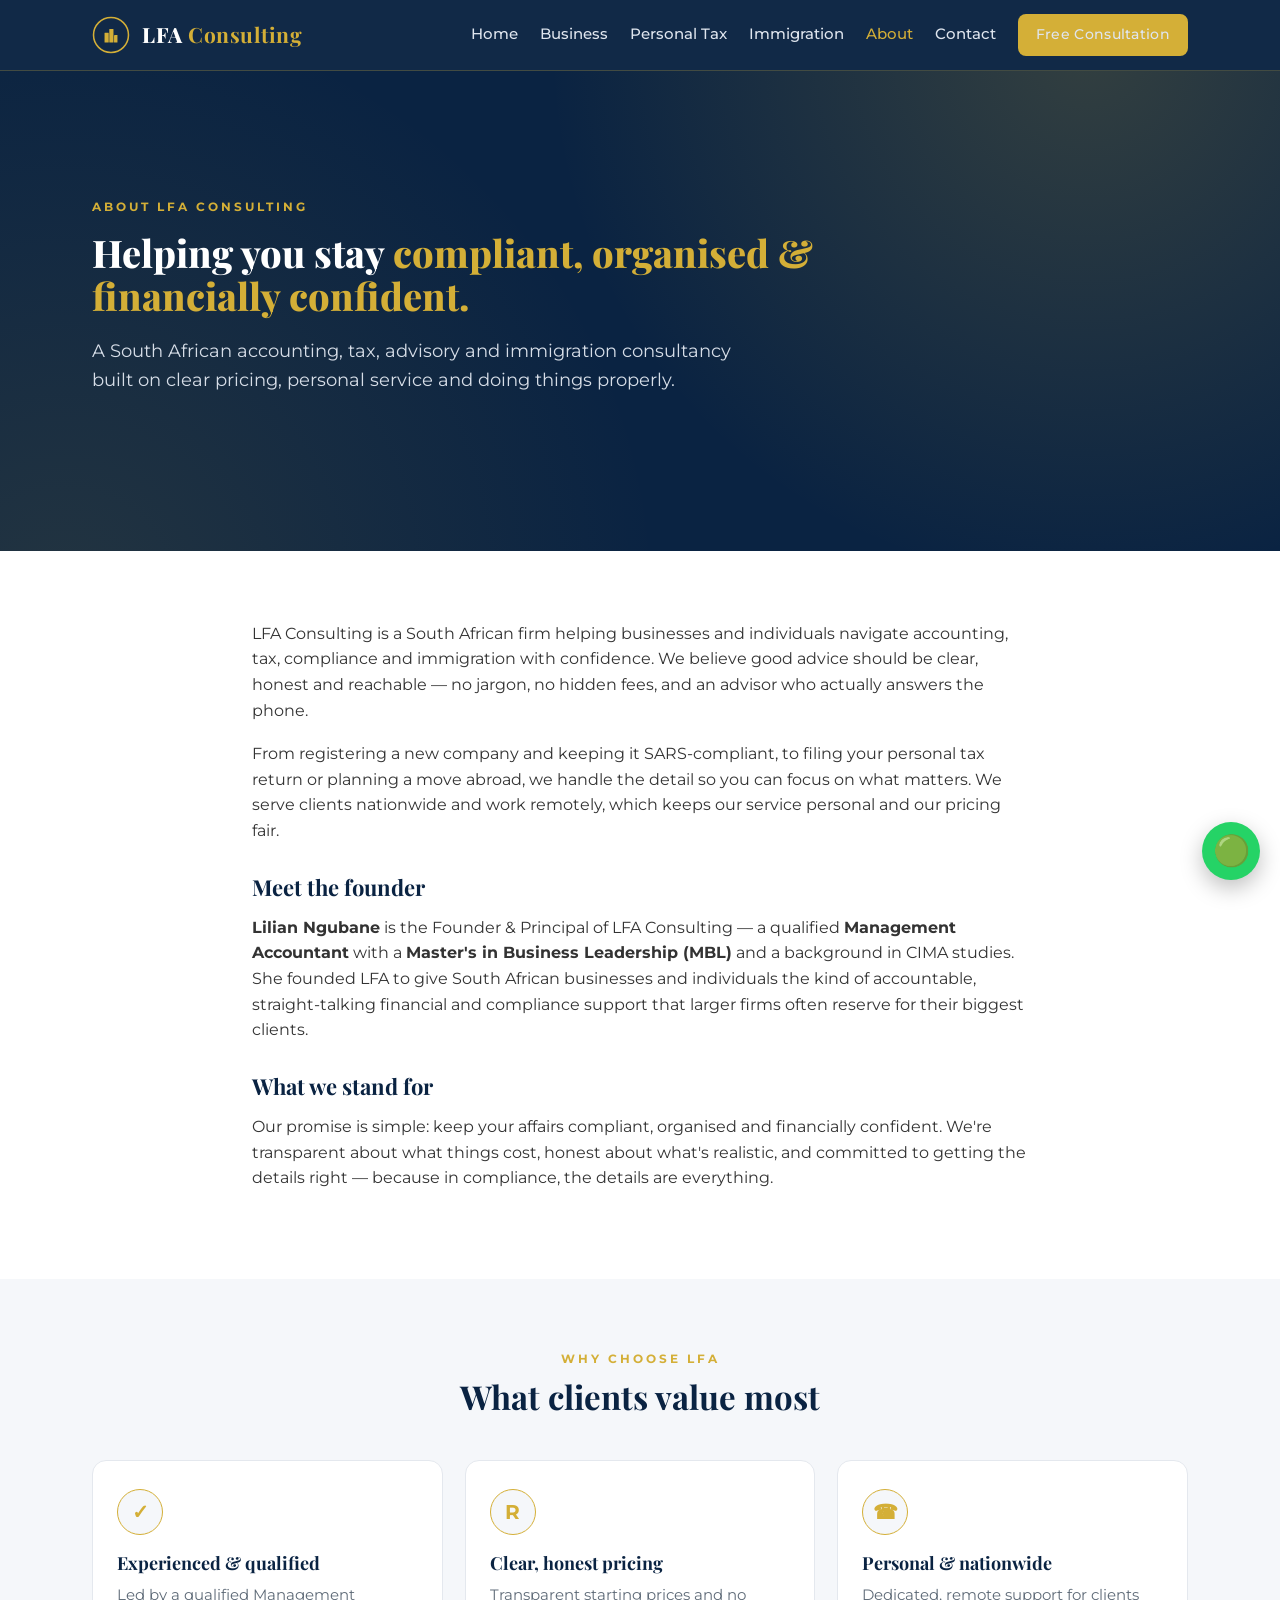
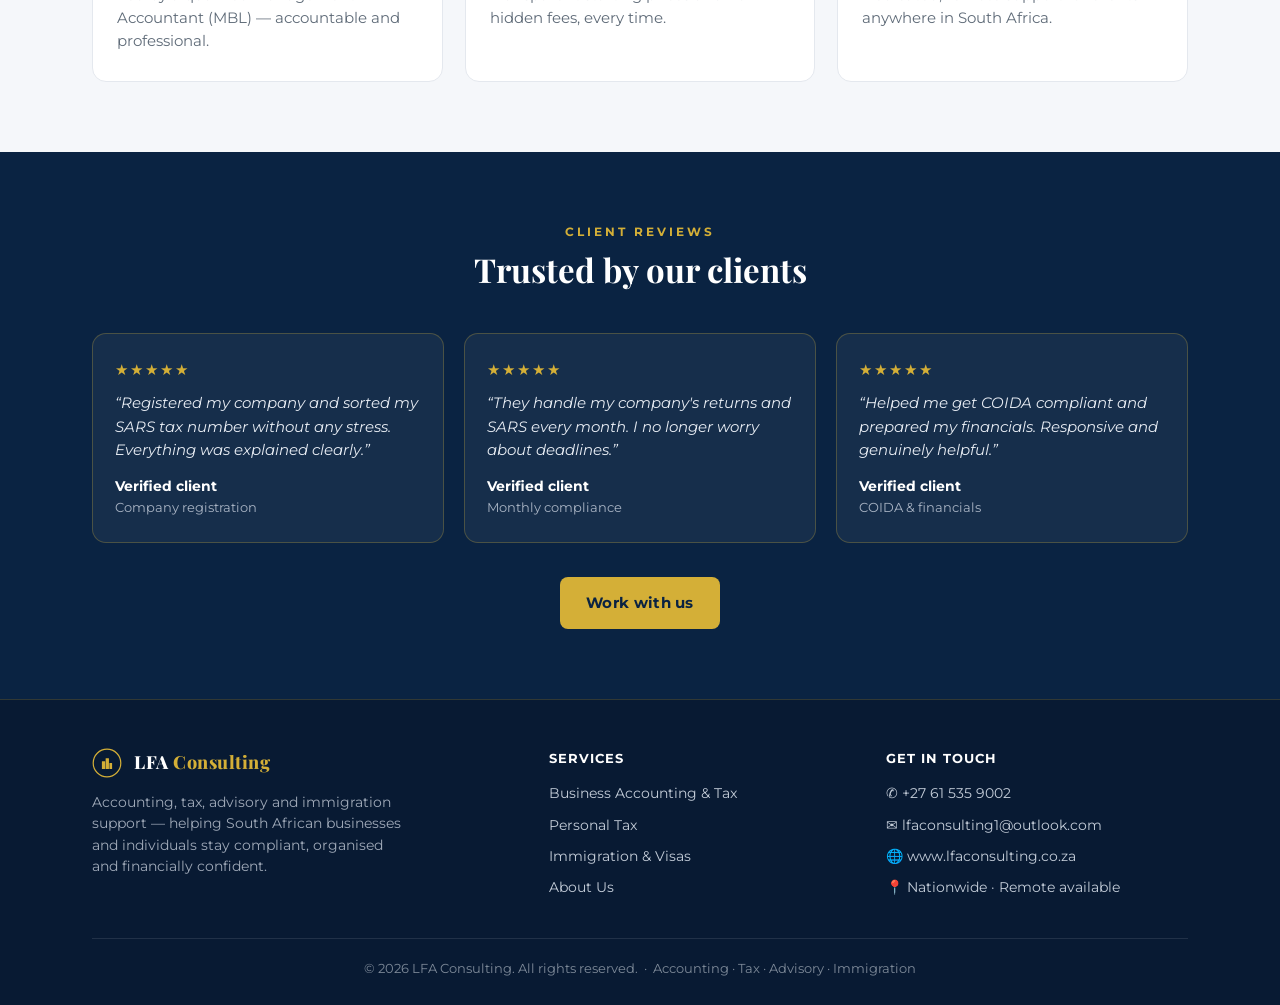
==== about.html @ 8e20693e "Full multi-page website: Home, Business, Personal Tax, Immigration, About, Contact Co-Authored-By: C" ====
<!DOCTYPE html>
<html lang="en">
<head>
<meta charset="UTF-8">
<meta name="viewport" content="width=device-width, initial-scale=1.0">
<title>About Us — LFA Consulting</title>
<meta name="description" content="LFA Consulting is a South African accounting, tax, advisory and immigration consultancy founded by Lilian Ngubane — a qualified Management Accountant (MBL). Compliant, organised, financially confident.">
<link rel="preconnect" href="https://fonts.googleapis.com">
<link rel="preconnect" href="https://fonts.gstatic.com" crossorigin>
<link href="https://fonts.googleapis.com/css2?family=Playfair+Display:wght@600;700;800&family=Montserrat:wght@400;500;600;700&display=swap" rel="stylesheet">
<link rel="stylesheet" href="styles.css">
</head>
<body>
<header class="nav"><div class="wrap">
  <a class="logo" href="index.html"><svg width="38" height="38" viewBox="0 0 100 100" fill="none"><circle cx="50" cy="50" r="46" stroke="#D4AF37" stroke-width="4"/><g fill="#D4AF37"><rect x="33" y="44" width="11" height="26" rx="1"/><rect x="45.5" y="34" width="11" height="36" rx="1"/><rect x="58" y="50" width="9" height="20" rx="1"/></g></svg><span class="nm">LFA <b>Consulting</b></span></a>
  <nav class="navlinks" id="menu">
    <a href="index.html">Home</a><a href="business.html">Business</a><a href="personal-tax.html">Personal Tax</a><a href="immigration.html">Immigration</a><a href="about.html" class="active">About</a><a href="contact.html">Contact</a><a href="contact.html" class="btn">Free Consultation</a>
  </nav>
  <button class="burger" onclick="document.getElementById('menu').classList.toggle('open')">☰</button>
</div></header>

<section class="hero sm">
  <div class="wrap">
    <div class="eyebrow">About LFA Consulting</div>
    <h1>Helping you stay <span>compliant, organised &amp; financially confident.</span></h1>
    <p class="lead">A South African accounting, tax, advisory and immigration consultancy built on clear pricing, personal service and doing things properly.</p>
  </div>
</section>

<section>
  <div class="wrap prose">
    <p>LFA Consulting is a South African firm helping businesses and individuals navigate accounting, tax, compliance and immigration with confidence. We believe good advice should be clear, honest and reachable — no jargon, no hidden fees, and an advisor who actually answers the phone.</p>
    <p>From registering a new company and keeping it SARS-compliant, to filing your personal tax return or planning a move abroad, we handle the detail so you can focus on what matters. We serve clients nationwide and work remotely, which keeps our service personal and our pricing fair.</p>

    <h3>Meet the founder</h3>
    <p><b>Lilian Ngubane</b> is the Founder &amp; Principal of LFA Consulting — a qualified <b>Management Accountant</b> with a <b>Master's in Business Leadership (MBL)</b> and a background in CIMA studies. She founded LFA to give South African businesses and individuals the kind of accountable, straight-talking financial and compliance support that larger firms often reserve for their biggest clients.</p>

    <h3>What we stand for</h3>
    <p>Our promise is simple: keep your affairs compliant, organised and financially confident. We're transparent about what things cost, honest about what's realistic, and committed to getting the details right — because in compliance, the details are everything.</p>
  </div>
</section>

<section class="alt">
  <div class="wrap">
    <div class="sec-head"><div class="eyebrow">Why choose LFA</div><h2>What clients value most</h2></div>
    <div class="why-grid">
      <div class="why-c"><div class="b">✓</div><h3>Experienced &amp; qualified</h3><p>Led by a qualified Management Accountant (MBL) — accountable and professional.</p></div>
      <div class="why-c"><div class="b">R</div><h3>Clear, honest pricing</h3><p>Transparent starting prices and no hidden fees, every time.</p></div>
      <div class="why-c"><div class="b">☎</div><h3>Personal &amp; nationwide</h3><p>Dedicated, remote support for clients anywhere in South Africa.</p></div>
    </div>
  </div>
</section>

<section class="navy">
  <div class="wrap">
    <div class="sec-head"><div class="eyebrow">Client reviews</div><h2>Trusted by our clients</h2></div>
    <div class="revgrid">
      <div class="revcard"><div class="stars">★★★★★</div><p>“Registered my company and sorted my SARS tax number without any stress. Everything was explained clearly.”</p><div class="who"><b>Verified client</b><span>Company registration</span></div></div>
      <div class="revcard"><div class="stars">★★★★★</div><p>“They handle my company's returns and SARS every month. I no longer worry about deadlines.”</p><div class="who"><b>Verified client</b><span>Monthly compliance</span></div></div>
      <div class="revcard"><div class="stars">★★★★★</div><p>“Helped me get COIDA compliant and prepared my financials. Responsive and genuinely helpful.”</p><div class="who"><b>Verified client</b><span>COIDA &amp; financials</span></div></div>
    </div>
    <div class="center" style="margin-top:34px"><a href="contact.html" class="btn">Work with us</a></div>
  </div>
</section>

<footer><div class="wrap">
  <div class="fgrid">
    <div class="fabout"><a class="logo" href="index.html"><svg width="30" height="30" viewBox="0 0 100 100" fill="none"><circle cx="50" cy="50" r="46" stroke="#D4AF37" stroke-width="4"/><g fill="#D4AF37"><rect x="33" y="44" width="11" height="26" rx="1"/><rect x="45.5" y="34" width="11" height="36" rx="1"/><rect x="58" y="50" width="9" height="20" rx="1"/></g></svg><span class="nm" style="font-family:'Playfair Display',serif;font-weight:800;font-size:18px;color:#fff;">LFA <span class="gold">Consulting</span></span></a><p>Accounting, tax, advisory and immigration support — helping South African businesses and individuals stay compliant, organised and financially confident.</p></div>
    <div><h4>Services</h4><a href="business.html">Business Accounting &amp; Tax</a><a href="personal-tax.html">Personal Tax</a><a href="immigration.html">Immigration &amp; Visas</a><a href="about.html">About Us</a></div>
    <div><h4>Get in touch</h4><a href="tel:+27615359002">✆ +27 61 535 9002</a><a href="mailto:lfaconsulting1@outlook.com">✉ lfaconsulting1@outlook.com</a><a href="https://www.lfaconsulting.co.za">🌐 www.lfaconsulting.co.za</a><a href="contact.html">📍 Nationwide · Remote available</a></div>
  </div>
  <div class="fbottom">© <span id="yr"></span> LFA Consulting. All rights reserved. &nbsp;·&nbsp; Accounting · Tax · Advisory · Immigration</div>
</div></footer>
<a class="wa" href="https://wa.me/27615359002?text=Hi%20LFA%20Consulting%2C%20I%27d%20like%20a%20free%20consultation." title="Chat on WhatsApp">🟢</a>
<script>document.getElementById('yr').textContent=new Date().getFullYear();</script>
</body>
</html>
---- styles.css ----
/* ===== LFA Consulting — shared styles ===== */
:root{
  --navy:#0A2342; --navy-2:#081a33; --gold:#D4AF37; --gold-soft:#E6CC74;
  --ink:#333333; --muted:#5f6b78; --line:#e4e8ee; --cream:#f5f7fa; --bg:#ffffff;
}
*{margin:0;padding:0;box-sizing:border-box;}
html{scroll-behavior:smooth;}
body{font-family:'Montserrat',Arial,sans-serif;color:var(--ink);background:var(--bg);line-height:1.6;-webkit-font-smoothing:antialiased;}
h1,h2,h3,h4,.serif{font-family:'Playfair Display',Georgia,serif;}
a{color:inherit;text-decoration:none;}
img{max-width:100%;}
.wrap{max-width:1140px;margin:0 auto;padding:0 22px;}
.gold{color:var(--gold);}
.center{text-align:center;}
.btn{display:inline-block;background:var(--gold);color:var(--navy);font-weight:700;padding:14px 26px;border-radius:8px;letter-spacing:.3px;transition:.2s;border:none;cursor:pointer;font-size:15px;font-family:inherit;}
.btn:hover{background:var(--gold-soft);transform:translateY(-1px);}
.btn-ghost{background:transparent;border:1.6px solid var(--gold);color:var(--gold);}
.btn-ghost:hover{background:var(--gold);color:var(--navy);}
.btn-navy{background:var(--navy);color:#fff;}
.btn-navy:hover{background:var(--navy-2);color:#fff;}
.eyebrow{font-size:12px;letter-spacing:3px;text-transform:uppercase;color:var(--gold);font-weight:700;}

/* NAV */
header.nav{position:sticky;top:0;z-index:50;background:rgba(10,35,66,.97);backdrop-filter:blur(6px);border-bottom:1px solid rgba(212,175,55,.25);}
.nav .wrap{display:flex;align-items:center;justify-content:space-between;height:70px;}
.logo{display:flex;align-items:center;gap:12px;color:#fff;}
.logo .nm{font-family:'Playfair Display',serif;font-weight:800;font-size:21px;letter-spacing:.5px;}
.logo .nm b{color:var(--gold);}
.navlinks{display:flex;gap:22px;align-items:center;}
.navlinks a{color:#dfe5ee;font-size:14.5px;font-weight:500;}
.navlinks a:hover,.navlinks a.active{color:var(--gold);}
.navlinks .btn{padding:10px 18px;font-size:13.5px;}
.burger{display:none;background:none;border:none;color:#fff;font-size:26px;cursor:pointer;}

/* HERO */
.hero{background:var(--navy);color:#fff;position:relative;overflow:hidden;
  background-image:radial-gradient(circle at 85% -5%, rgba(212,175,55,.20), transparent 45%),
                   radial-gradient(circle at 5% 110%, rgba(212,175,55,.12), transparent 45%);}
.hero .wrap{padding:76px 22px 80px;position:relative;z-index:2;}
.hero.sm .wrap{padding:56px 22px 56px;}
.hero h1{font-size:44px;line-height:1.12;font-weight:800;max-width:800px;margin:16px 0 0;}
.hero.sm h1{font-size:38px;}
.hero h1 span{color:var(--gold);}
.hero p.lead{font-size:18px;color:#d7dee8;max-width:640px;margin:20px 0 30px;}
.hero .cta-row{display:flex;gap:14px;flex-wrap:wrap;}
.trust{display:flex;gap:30px;flex-wrap:wrap;margin-top:44px;padding-top:28px;border-top:1px solid rgba(255,255,255,.12);}
.trust .t{min-width:110px;}
.trust .t b{font-family:'Playfair Display',serif;font-size:28px;color:var(--gold);display:block;line-height:1;}
.trust .t span{font-size:13px;color:#c4cdd9;}

/* SECTIONS */
section{padding:70px 0;}
section.alt{background:var(--cream);}
section.navy{background:var(--navy);color:#fff;}
.sec-head{text-align:center;max-width:660px;margin:0 auto 44px;}
.sec-head h2{font-size:33px;color:var(--navy);margin:10px 0 12px;line-height:1.15;}
section.navy .sec-head h2{color:#fff;}
.sec-head p{color:var(--muted);font-size:16px;}
section.navy .sec-head p{color:#c4cdd9;}

/* CARDS */
.cards{display:grid;grid-template-columns:repeat(3,1fr);gap:22px;}
.cards.two{grid-template-columns:repeat(2,1fr);}
.card{background:#fff;border:1px solid var(--line);border-radius:14px;padding:28px 26px;transition:.2s;position:relative;}
.card:hover{box-shadow:0 14px 36px rgba(10,35,66,.10);transform:translateY(-3px);border-color:var(--gold-soft);}
.card .ic{font-size:26px;}
.card h3{font-size:20px;color:var(--navy);margin:12px 0 8px;line-height:1.2;}
.card p{color:var(--muted);font-size:14.5px;}
.card .from{margin-top:16px;display:flex;align-items:baseline;gap:8px;flex-wrap:wrap;}
.card .from b{font-family:'Playfair Display',serif;font-size:22px;color:var(--gold);}
.card .from small{font-size:12px;text-transform:uppercase;letter-spacing:.5px;color:var(--muted);}
.card .more{display:inline-block;margin-top:14px;color:var(--gold);font-weight:600;font-size:14px;}

.alsobar{margin-top:26px;background:var(--navy);color:#e3e9f1;border-radius:14px;padding:24px 30px;font-size:15px;text-align:center;}
.alsobar b{color:var(--gold);}

/* WHY */
.why-grid{display:grid;grid-template-columns:repeat(3,1fr);gap:22px;}
.why-c{padding:28px 24px;border-radius:14px;background:#fff;border:1px solid var(--line);}
.why-c .b{width:46px;height:46px;border-radius:50%;background:var(--cream);border:1.6px solid var(--gold);display:flex;align-items:center;justify-content:center;color:var(--gold);font-size:20px;margin-bottom:14px;font-weight:700;}
.why-c h3{font-size:18px;color:var(--navy);margin-bottom:6px;}
.why-c p{color:var(--muted);font-size:14.5px;}

/* TRACK RECORD / STATS */
.rgrid{display:grid;grid-template-columns:repeat(4,1fr);gap:20px;}
.ritem{background:#fff;border:1px solid var(--line);border-radius:14px;padding:26px 22px;text-align:center;}
.ritem .n{font-family:'Playfair Display',serif;font-size:34px;color:var(--gold);line-height:1;}
.ritem .l{font-size:13.5px;color:var(--navy);font-weight:600;margin-top:8px;}
.ritem .d{font-size:12.5px;color:var(--muted);margin-top:4px;}

/* PRICING TABLE */
.ptable{width:100%;border-collapse:collapse;background:#fff;border:1px solid var(--line);border-radius:14px;overflow:hidden;}
.ptable th,.ptable td{text-align:left;padding:14px 20px;border-bottom:1px solid var(--line);font-size:15px;}
.ptable th{background:var(--navy);color:#fff;font-weight:600;font-size:13px;letter-spacing:.4px;text-transform:uppercase;}
.ptable tr:last-child td{border-bottom:none;}
.ptable td.price{text-align:right;font-weight:700;color:var(--gold);white-space:nowrap;font-family:'Playfair Display',serif;font-size:17px;}
.ptable tr:hover td{background:var(--cream);}
.tablewrap{overflow-x:auto;}

/* DESTINATIONS */
.destgrid{display:grid;grid-template-columns:repeat(2,1fr);gap:14px;}
.dest{border:1px solid rgba(255,255,255,.16);border-radius:10px;padding:16px 20px;display:flex;align-items:center;justify-content:space-between;gap:12px;background:rgba(255,255,255,.05);}
.dest .dc b{display:block;font-size:16px;color:#fff;}
.dest .dc span{font-size:12px;color:#a9b4c4;}
.dest .dp{font-family:'Playfair Display',serif;color:var(--gold);font-weight:800;font-size:17px;white-space:nowrap;}
.dest .dp small{display:block;font-size:10px;letter-spacing:.5px;text-transform:uppercase;color:#96a1b1;text-align:right;font-family:'Montserrat';font-weight:600;}

/* REVIEWS */
.revgrid{display:grid;grid-template-columns:repeat(3,1fr);gap:20px;}
.revcard{background:#fff;border:1px solid var(--line);border-radius:14px;padding:24px 22px;}
section.navy .revcard{background:rgba(255,255,255,.05);border-color:rgba(212,175,55,.28);}
.revcard .stars{color:var(--gold);font-size:15px;letter-spacing:2px;margin-bottom:10px;}
.revcard p{font-size:14.5px;font-style:italic;color:var(--ink);}
section.navy .revcard p{color:#e7ecf3;}
.revcard .who{margin-top:14px;font-size:13.5px;}
.revcard .who b{color:var(--navy);}
section.navy .revcard .who b{color:#fff;}
.revcard .who span{color:var(--muted);display:block;font-size:12.5px;}
section.navy .revcard .who span{color:#a9b4c4;}

/* CTA BAND */
.ctaband{background:var(--navy);color:#fff;text-align:center;padding:60px 0;background-image:radial-gradient(circle at 80% 0%, rgba(212,175,55,.20), transparent 50%);}
.ctaband h2{font-size:32px;margin-bottom:12px;}
.ctaband p{color:#c8d1dd;font-size:16px;margin-bottom:26px;}
.ctaband .cta-row{display:flex;gap:14px;justify-content:center;flex-wrap:wrap;}

/* CONTACT / FORMS */
.cgrid{display:grid;grid-template-columns:1fr 1fr;gap:40px;align-items:start;}
.cinfo h2{font-size:30px;color:var(--navy);margin-bottom:14px;}
.cinfo p{color:var(--muted);margin-bottom:22px;font-size:16px;}
.cline{display:flex;align-items:center;gap:14px;margin-bottom:16px;font-size:15.5px;}
.cline .k{width:42px;height:42px;border-radius:10px;background:var(--navy);color:var(--gold);display:flex;align-items:center;justify-content:center;font-size:18px;flex:0 0 auto;}
.cline a:hover{color:var(--gold);}
.form-card{background:#fff;border:1px solid var(--line);border-radius:16px;padding:32px 30px;}
.field{margin-bottom:16px;}
.field label{display:block;font-size:13.5px;font-weight:600;color:var(--navy);margin-bottom:6px;}
.field input,.field textarea,.field select{width:100%;border:1.4px solid var(--line);border-radius:9px;padding:12px 14px;font-family:inherit;font-size:15px;color:var(--ink);background:var(--bg);}
.field input:focus,.field textarea:focus,.field select:focus{outline:none;border-color:var(--gold);}
.field textarea{min-height:120px;resize:vertical;}
.form-note{font-size:12.5px;color:var(--muted);margin-top:12px;text-align:center;}
.ok-msg{display:none;background:#eaf6ed;border:1px solid #b7e0c2;color:#1c6b34;padding:16px;border-radius:10px;text-align:center;font-size:14.5px;margin-top:16px;}
.stars-input{display:flex;gap:6px;font-size:30px;color:#d7d2c4;cursor:pointer;margin:4px 0 16px;}
.stars-input .s.on{color:var(--gold);}

/* prose */
.prose{max-width:820px;margin:0 auto;}
.prose p{color:var(--ink);font-size:16px;margin-bottom:18px;}
.prose h3{color:var(--navy);font-size:22px;margin:26px 0 10px;}
.disclaimer{font-size:12.5px;color:var(--muted);font-style:italic;margin-top:20px;}

/* FOOTER */
footer{background:var(--navy-2);color:#aeb8c6;padding:48px 0 26px;font-size:14px;border-top:1px solid rgba(212,175,55,.2);}
.fgrid{display:grid;grid-template-columns:1.4fr 1fr 1fr;gap:34px;margin-bottom:30px;}
footer .logo{margin-bottom:14px;}
footer h4{color:#fff;font-family:'Montserrat';font-size:13px;letter-spacing:1px;text-transform:uppercase;margin-bottom:14px;}
footer a{color:#c3ccd8;display:block;margin-bottom:9px;}
footer a:hover{color:var(--gold);}
footer .fabout p{color:#9fa9b8;font-size:13.5px;max-width:320px;}
.fbottom{border-top:1px solid rgba(255,255,255,.1);padding-top:20px;text-align:center;font-size:12.5px;color:#7e8a99;}
.fbottom a{display:inline;color:var(--gold-soft);}

/* WHATSAPP FLOAT */
.wa{position:fixed;right:20px;bottom:20px;z-index:60;background:#25D366;color:#fff;width:58px;height:58px;border-radius:50%;display:flex;align-items:center;justify-content:center;font-size:30px;box-shadow:0 8px 22px rgba(0,0,0,.25);transition:.2s;}
.wa:hover{transform:scale(1.08);}

@media(max-width:900px){
  .cards,.cards.two,.why-grid,.revgrid{grid-template-columns:1fr;}
  .rgrid{grid-template-columns:1fr 1fr;}
  .destgrid{grid-template-columns:1fr;}
  .cgrid,.fgrid{grid-template-columns:1fr;}
  .navlinks{display:none;}
  .burger{display:block;}
  .navlinks.open{display:flex;position:absolute;top:70px;left:0;right:0;flex-direction:column;background:var(--navy);padding:18px 22px;gap:15px;border-bottom:1px solid rgba(212,175,55,.25);}
  .hero h1,.hero.sm h1{font-size:32px;}
  .sec-head h2{font-size:27px;}
}
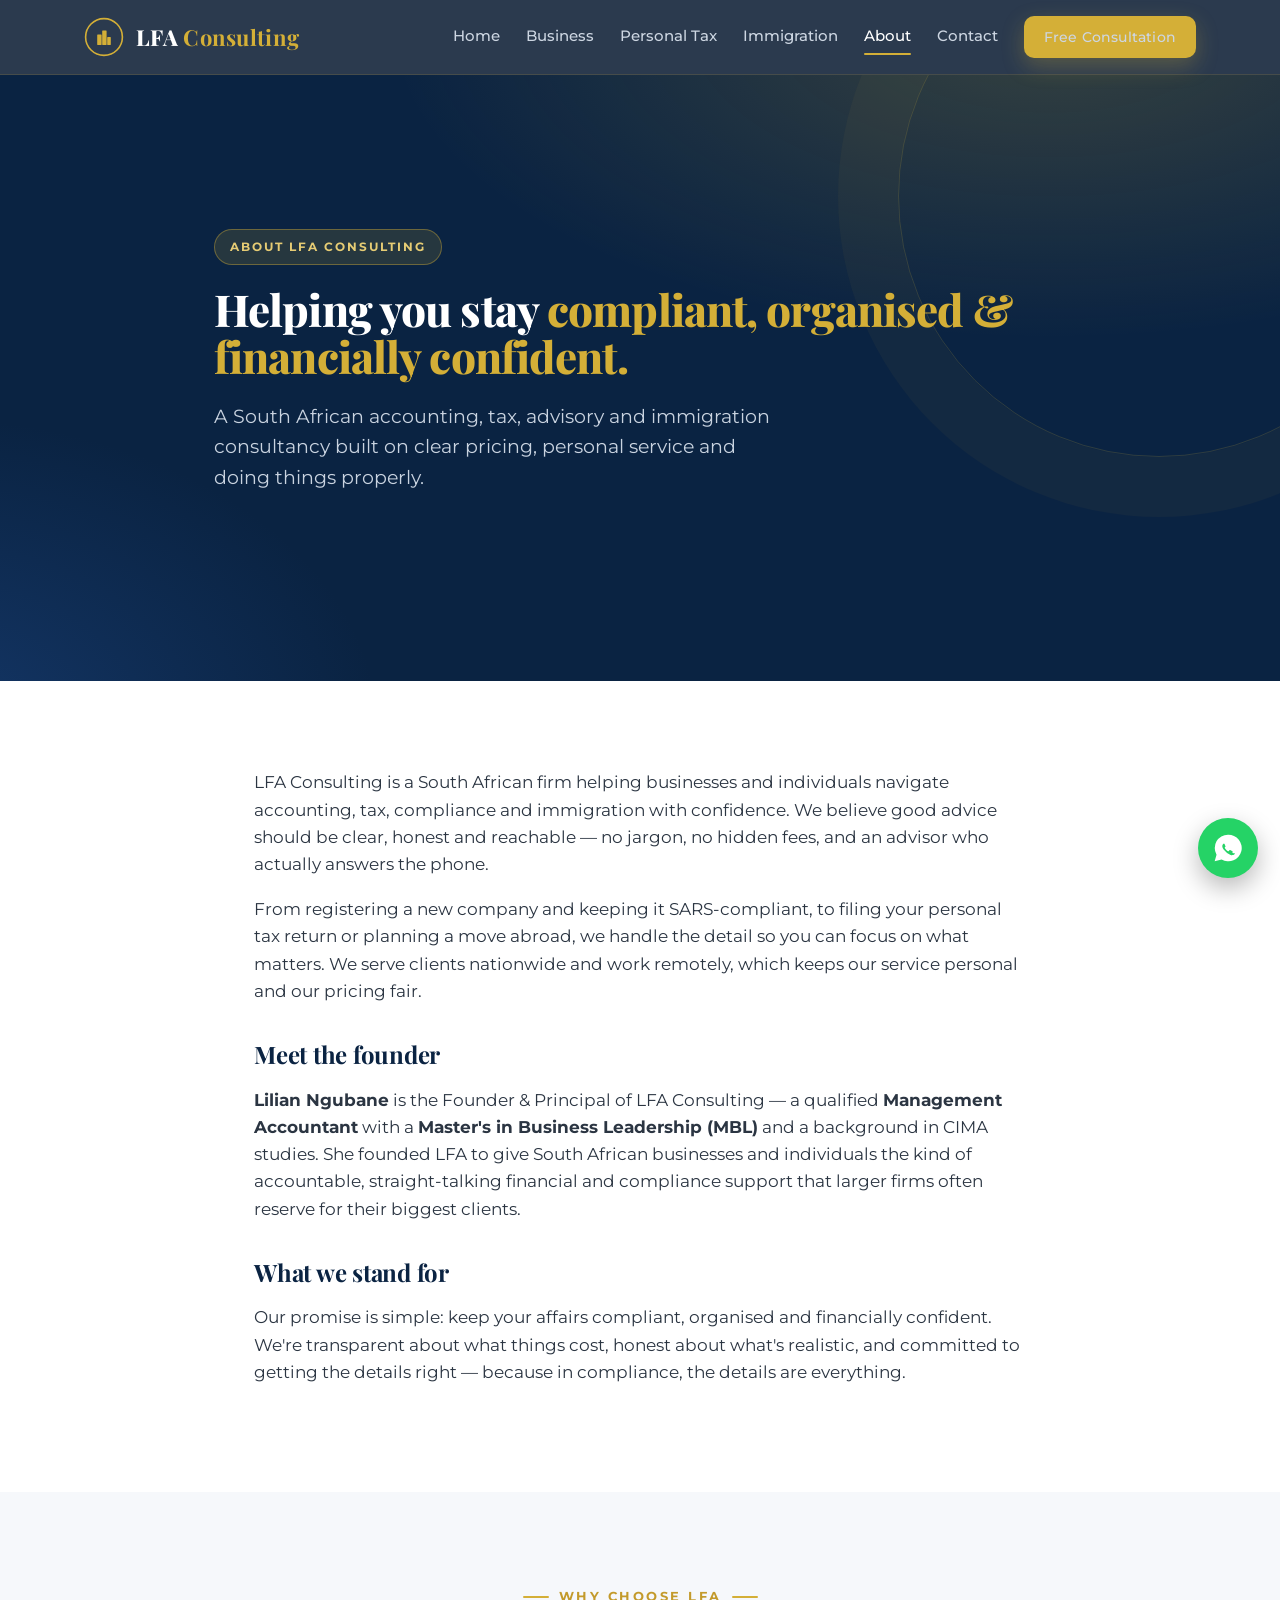
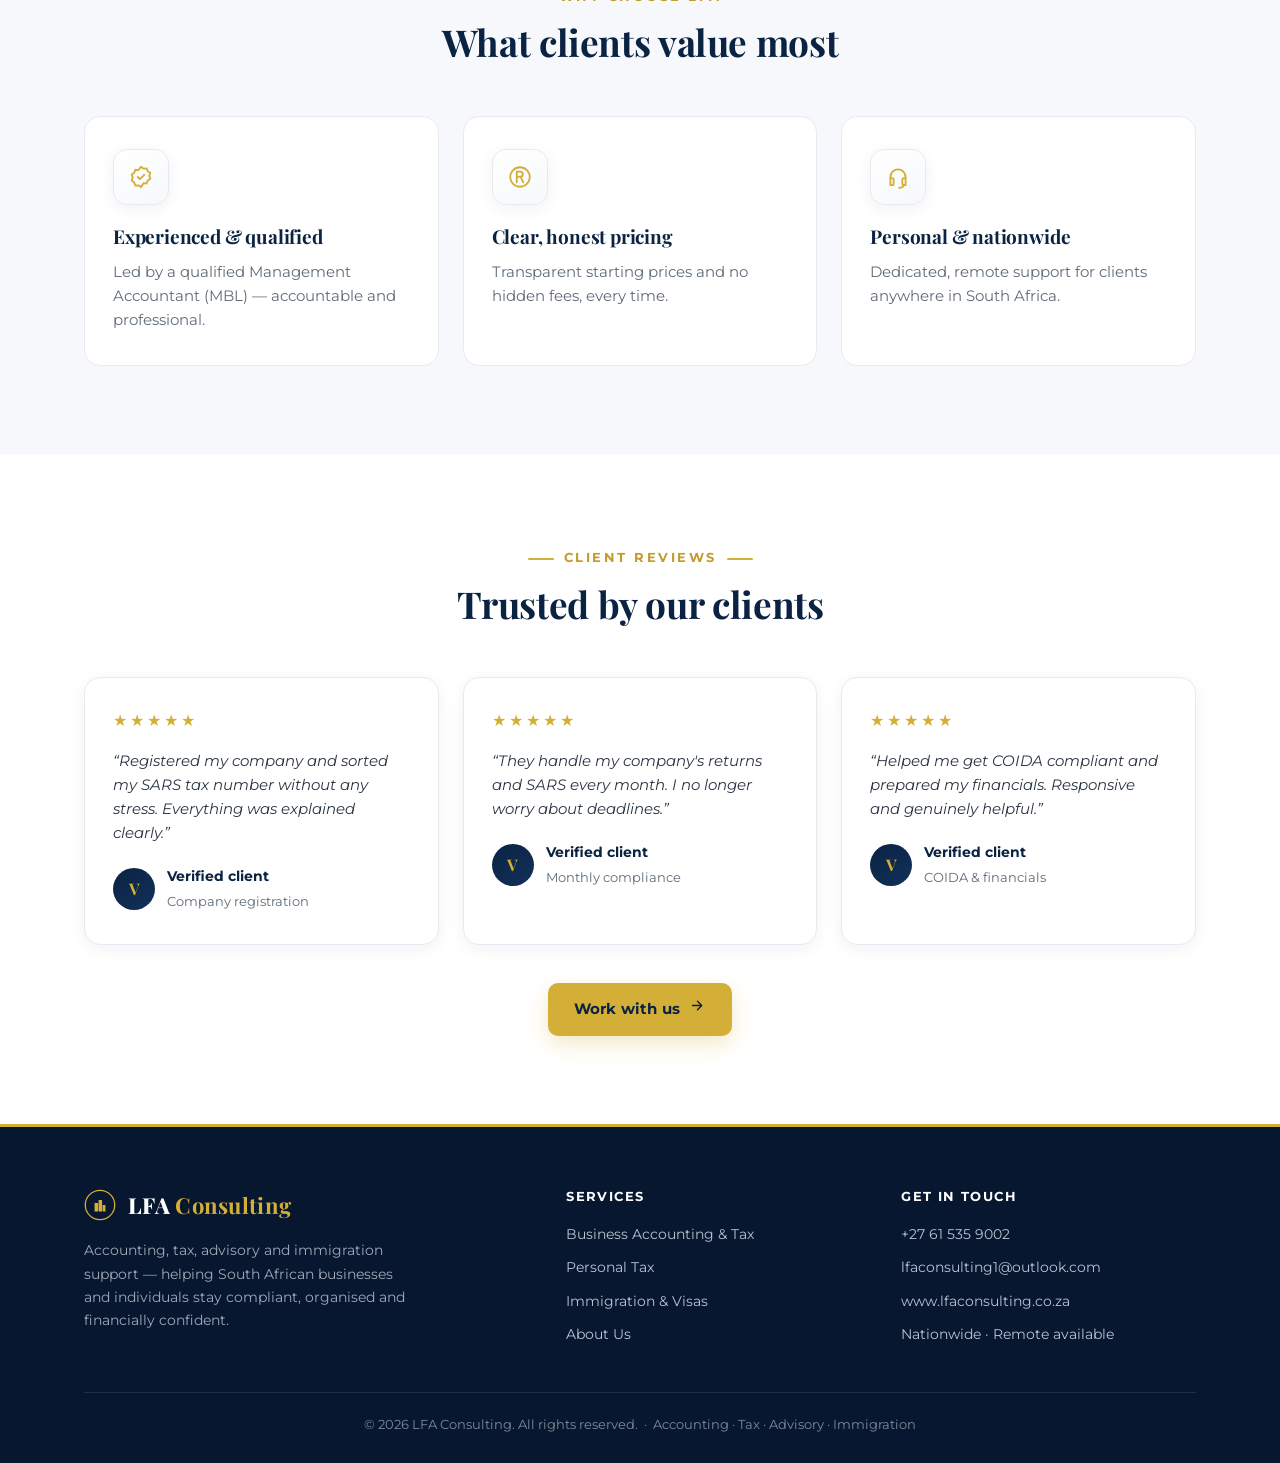
==== commit b6b70173: "Premium redesign: SVG icons, floating hero cards, process section, scroll reveals, refined typograph" ====
--- a/about.html
+++ b/about.html
@@ -12,29 +12,25 @@
 </head>
 <body>
 <header class="nav"><div class="wrap">
-  <a class="logo" href="index.html"><svg width="38" height="38" viewBox="0 0 100 100" fill="none"><circle cx="50" cy="50" r="46" stroke="#D4AF37" stroke-width="4"/><g fill="#D4AF37"><rect x="33" y="44" width="11" height="26" rx="1"/><rect x="45.5" y="34" width="11" height="36" rx="1"/><rect x="58" y="50" width="9" height="20" rx="1"/></g></svg><span class="nm">LFA <b>Consulting</b></span></a>
-  <nav class="navlinks" id="menu">
-    <a href="index.html">Home</a><a href="business.html">Business</a><a href="personal-tax.html">Personal Tax</a><a href="immigration.html">Immigration</a><a href="about.html" class="active">About</a><a href="contact.html">Contact</a><a href="contact.html" class="btn">Free Consultation</a>
-  </nav>
-  <button class="burger" onclick="document.getElementById('menu').classList.toggle('open')">☰</button>
+  <a class="logo" href="index.html"><svg width="40" height="40" viewBox="0 0 100 100" fill="none"><circle cx="50" cy="50" r="46" stroke="#D4AF37" stroke-width="4"/><g fill="#D4AF37"><rect x="33" y="44" width="11" height="26" rx="1"/><rect x="45.5" y="34" width="11" height="36" rx="1"/><rect x="58" y="50" width="9" height="20" rx="1"/></g></svg><span class="nm">LFA <b>Consulting</b></span></a>
+  <nav class="navlinks" id="menu"><a href="index.html">Home</a><a href="business.html">Business</a><a href="personal-tax.html">Personal Tax</a><a href="immigration.html">Immigration</a><a href="about.html" class="active">About</a><a href="contact.html">Contact</a><a href="contact.html" class="btn">Free Consultation</a></nav>
+  <button class="burger">☰</button>
 </div></header>
 
 <section class="hero sm">
   <div class="wrap">
-    <div class="eyebrow">About LFA Consulting</div>
+    <span class="pill">About LFA Consulting</span>
     <h1>Helping you stay <span>compliant, organised &amp; financially confident.</span></h1>
     <p class="lead">A South African accounting, tax, advisory and immigration consultancy built on clear pricing, personal service and doing things properly.</p>
   </div>
 </section>
 
 <section>
-  <div class="wrap prose">
+  <div class="wrap prose reveal">
     <p>LFA Consulting is a South African firm helping businesses and individuals navigate accounting, tax, compliance and immigration with confidence. We believe good advice should be clear, honest and reachable — no jargon, no hidden fees, and an advisor who actually answers the phone.</p>
     <p>From registering a new company and keeping it SARS-compliant, to filing your personal tax return or planning a move abroad, we handle the detail so you can focus on what matters. We serve clients nationwide and work remotely, which keeps our service personal and our pricing fair.</p>
-
     <h3>Meet the founder</h3>
     <p><b>Lilian Ngubane</b> is the Founder &amp; Principal of LFA Consulting — a qualified <b>Management Accountant</b> with a <b>Master's in Business Leadership (MBL)</b> and a background in CIMA studies. She founded LFA to give South African businesses and individuals the kind of accountable, straight-talking financial and compliance support that larger firms often reserve for their biggest clients.</p>
-
     <h3>What we stand for</h3>
     <p>Our promise is simple: keep your affairs compliant, organised and financially confident. We're transparent about what things cost, honest about what's realistic, and committed to getting the details right — because in compliance, the details are everything.</p>
   </div>
@@ -42,36 +38,36 @@
 
 <section class="alt">
   <div class="wrap">
-    <div class="sec-head"><div class="eyebrow">Why choose LFA</div><h2>What clients value most</h2></div>
+    <div class="sec-head reveal"><span class="kicker">Why choose LFA</span><h2>What clients value most</h2></div>
     <div class="why-grid">
-      <div class="why-c"><div class="b">✓</div><h3>Experienced &amp; qualified</h3><p>Led by a qualified Management Accountant (MBL) — accountable and professional.</p></div>
-      <div class="why-c"><div class="b">R</div><h3>Clear, honest pricing</h3><p>Transparent starting prices and no hidden fees, every time.</p></div>
-      <div class="why-c"><div class="b">☎</div><h3>Personal &amp; nationwide</h3><p>Dedicated, remote support for clients anywhere in South Africa.</p></div>
+      <div class="why-c reveal"><div class="icon-tile"><span class="ic" data-icon="badgecheck"></span></div><h3>Experienced &amp; qualified</h3><p>Led by a qualified Management Accountant (MBL) — accountable and professional.</p></div>
+      <div class="why-c reveal d1"><div class="icon-tile"><span class="ic" data-icon="rand"></span></div><h3>Clear, honest pricing</h3><p>Transparent starting prices and no hidden fees, every time.</p></div>
+      <div class="why-c reveal d2"><div class="icon-tile"><span class="ic" data-icon="headset"></span></div><h3>Personal &amp; nationwide</h3><p>Dedicated, remote support for clients anywhere in South Africa.</p></div>
     </div>
   </div>
 </section>
 
-<section class="navy">
+<section>
   <div class="wrap">
-    <div class="sec-head"><div class="eyebrow">Client reviews</div><h2>Trusted by our clients</h2></div>
+    <div class="sec-head reveal"><span class="kicker">Client reviews</span><h2>Trusted by our clients</h2></div>
     <div class="revgrid">
-      <div class="revcard"><div class="stars">★★★★★</div><p>“Registered my company and sorted my SARS tax number without any stress. Everything was explained clearly.”</p><div class="who"><b>Verified client</b><span>Company registration</span></div></div>
-      <div class="revcard"><div class="stars">★★★★★</div><p>“They handle my company's returns and SARS every month. I no longer worry about deadlines.”</p><div class="who"><b>Verified client</b><span>Monthly compliance</span></div></div>
-      <div class="revcard"><div class="stars">★★★★★</div><p>“Helped me get COIDA compliant and prepared my financials. Responsive and genuinely helpful.”</p><div class="who"><b>Verified client</b><span>COIDA &amp; financials</span></div></div>
+      <div class="revcard reveal"><div class="stars">★★★★★</div><p>“Registered my company and sorted my SARS tax number without any stress. Everything was explained clearly.”</p><div class="who"><div class="av">V</div><div><b>Verified client</b><span>Company registration</span></div></div></div>
+      <div class="revcard reveal d1"><div class="stars">★★★★★</div><p>“They handle my company's returns and SARS every month. I no longer worry about deadlines.”</p><div class="who"><div class="av">V</div><div><b>Verified client</b><span>Monthly compliance</span></div></div></div>
+      <div class="revcard reveal d2"><div class="stars">★★★★★</div><p>“Helped me get COIDA compliant and prepared my financials. Responsive and genuinely helpful.”</p><div class="who"><div class="av">V</div><div><b>Verified client</b><span>COIDA &amp; financials</span></div></div></div>
     </div>
-    <div class="center" style="margin-top:34px"><a href="contact.html" class="btn">Work with us</a></div>
+    <div class="center" style="margin-top:38px"><a href="contact.html" class="btn">Work with us <i data-icon="arrow"></i></a></div>
   </div>
 </section>
 
 <footer><div class="wrap">
   <div class="fgrid">
-    <div class="fabout"><a class="logo" href="index.html"><svg width="30" height="30" viewBox="0 0 100 100" fill="none"><circle cx="50" cy="50" r="46" stroke="#D4AF37" stroke-width="4"/><g fill="#D4AF37"><rect x="33" y="44" width="11" height="26" rx="1"/><rect x="45.5" y="34" width="11" height="36" rx="1"/><rect x="58" y="50" width="9" height="20" rx="1"/></g></svg><span class="nm" style="font-family:'Playfair Display',serif;font-weight:800;font-size:18px;color:#fff;">LFA <span class="gold">Consulting</span></span></a><p>Accounting, tax, advisory and immigration support — helping South African businesses and individuals stay compliant, organised and financially confident.</p></div>
+    <div class="fabout"><a class="logo" href="index.html"><svg width="32" height="32" viewBox="0 0 100 100" fill="none"><circle cx="50" cy="50" r="46" stroke="#D4AF37" stroke-width="4"/><g fill="#D4AF37"><rect x="33" y="44" width="11" height="26" rx="1"/><rect x="45.5" y="34" width="11" height="36" rx="1"/><rect x="58" y="50" width="9" height="20" rx="1"/></g></svg><span class="nm">LFA <b>Consulting</b></span></a><p>Accounting, tax, advisory and immigration support — helping South African businesses and individuals stay compliant, organised and financially confident.</p></div>
     <div><h4>Services</h4><a href="business.html">Business Accounting &amp; Tax</a><a href="personal-tax.html">Personal Tax</a><a href="immigration.html">Immigration &amp; Visas</a><a href="about.html">About Us</a></div>
-    <div><h4>Get in touch</h4><a href="tel:+27615359002">✆ +27 61 535 9002</a><a href="mailto:lfaconsulting1@outlook.com">✉ lfaconsulting1@outlook.com</a><a href="https://www.lfaconsulting.co.za">🌐 www.lfaconsulting.co.za</a><a href="contact.html">📍 Nationwide · Remote available</a></div>
+    <div><h4>Get in touch</h4><a href="tel:+27615359002">+27 61 535 9002</a><a href="mailto:lfaconsulting1@outlook.com">lfaconsulting1@outlook.com</a><a href="https://www.lfaconsulting.co.za">www.lfaconsulting.co.za</a><a href="contact.html">Nationwide · Remote available</a></div>
   </div>
   <div class="fbottom">© <span id="yr"></span> LFA Consulting. All rights reserved. &nbsp;·&nbsp; Accounting · Tax · Advisory · Immigration</div>
 </div></footer>
-<a class="wa" href="https://wa.me/27615359002?text=Hi%20LFA%20Consulting%2C%20I%27d%20like%20a%20free%20consultation." title="Chat on WhatsApp">🟢</a>
-<script>document.getElementById('yr').textContent=new Date().getFullYear();</script>
+<a class="wa" href="https://wa.me/27615359002?text=Hi%20LFA%20Consulting%2C%20I%27d%20like%20a%20free%20consultation." title="Chat on WhatsApp" data-icon="whatsapp"></a>
+<script src="main.js"></script>
 </body>
 </html>
--- a/styles.css
+++ b/styles.css
@@ -1,176 +1,265 @@
-/* ===== LFA Consulting — shared styles ===== */
+/* ===================== LFA Consulting — premium theme ===================== */
 :root{
-  --navy:#0A2342; --navy-2:#081a33; --gold:#D4AF37; --gold-soft:#E6CC74;
-  --ink:#333333; --muted:#5f6b78; --line:#e4e8ee; --cream:#f5f7fa; --bg:#ffffff;
+  --navy:#0A2342; --navy-2:#071730; --navy-soft:#12305a; --gold:#D4AF37; --gold-2:#c39a2b; --gold-soft:#E6CC74;
+  --ink:#2b3542; --muted:#5f6b78; --line:#e7eaf0; --cream:#f6f8fb; --bg:#ffffff;
+  --radius:16px; --radius-sm:11px;
+  --shadow-sm:0 4px 16px rgba(10,35,66,.06);
+  --shadow:0 18px 44px rgba(10,35,66,.10);
+  --shadow-lg:0 30px 70px rgba(10,35,66,.18);
+  --maxw:1160px;
 }
 *{margin:0;padding:0;box-sizing:border-box;}
 html{scroll-behavior:smooth;}
-body{font-family:'Montserrat',Arial,sans-serif;color:var(--ink);background:var(--bg);line-height:1.6;-webkit-font-smoothing:antialiased;}
-h1,h2,h3,h4,.serif{font-family:'Playfair Display',Georgia,serif;}
+body{font-family:'Montserrat',Arial,sans-serif;color:var(--ink);background:var(--bg);line-height:1.65;-webkit-font-smoothing:antialiased;overflow-x:hidden;}
+h1,h2,h3,h4,.serif{font-family:'Playfair Display',Georgia,serif;color:var(--navy);letter-spacing:-.01em;}
 a{color:inherit;text-decoration:none;}
-img{max-width:100%;}
-.wrap{max-width:1140px;margin:0 auto;padding:0 22px;}
+img,svg{max-width:100%;}
+.wrap{max-width:var(--maxw);margin:0 auto;padding:0 24px;}
 .gold{color:var(--gold);}
 .center{text-align:center;}
-.btn{display:inline-block;background:var(--gold);color:var(--navy);font-weight:700;padding:14px 26px;border-radius:8px;letter-spacing:.3px;transition:.2s;border:none;cursor:pointer;font-size:15px;font-family:inherit;}
-.btn:hover{background:var(--gold-soft);transform:translateY(-1px);}
-.btn-ghost{background:transparent;border:1.6px solid var(--gold);color:var(--gold);}
-.btn-ghost:hover{background:var(--gold);color:var(--navy);}
-.btn-navy{background:var(--navy);color:#fff;}
-.btn-navy:hover{background:var(--navy-2);color:#fff;}
-.eyebrow{font-size:12px;letter-spacing:3px;text-transform:uppercase;color:var(--gold);font-weight:700;}
-
-/* NAV */
-header.nav{position:sticky;top:0;z-index:50;background:rgba(10,35,66,.97);backdrop-filter:blur(6px);border-bottom:1px solid rgba(212,175,55,.25);}
-.nav .wrap{display:flex;align-items:center;justify-content:space-between;height:70px;}
+
+/* pill / kicker */
+.pill{display:inline-flex;align-items:center;gap:8px;font-size:12px;font-weight:700;letter-spacing:2px;text-transform:uppercase;
+  color:var(--gold-2);background:rgba(212,175,55,.12);border:1px solid rgba(212,175,55,.35);padding:7px 15px;border-radius:100px;}
+.hero .pill{color:var(--gold-soft);background:rgba(212,175,55,.14);border-color:rgba(212,175,55,.4);}
+.kicker{display:inline-flex;align-items:center;gap:10px;font-size:12.5px;font-weight:700;letter-spacing:2.5px;text-transform:uppercase;color:var(--gold-2);}
+.kicker::before{content:"";width:26px;height:2px;background:var(--gold);border-radius:2px;}
+
+/* buttons */
+.btn{display:inline-flex;align-items:center;gap:9px;background:var(--gold);color:var(--navy);font-weight:700;padding:14px 26px;border-radius:10px;
+  letter-spacing:.2px;transition:.22s cubic-bezier(.2,.7,.3,1);border:none;cursor:pointer;font-size:15px;font-family:inherit;box-shadow:0 8px 22px rgba(212,175,55,.28);}
+.btn:hover{background:var(--gold-soft);transform:translateY(-2px);box-shadow:0 12px 28px rgba(212,175,55,.38);}
+.btn svg{width:17px;height:17px;stroke:currentColor;fill:none;stroke-width:2;transition:transform .22s;}
+.btn:hover svg{transform:translateX(3px);}
+.btn-ghost{background:transparent;border:1.6px solid rgba(212,175,55,.6);color:var(--gold);box-shadow:none;}
+.btn-ghost:hover{background:var(--gold);color:var(--navy);border-color:var(--gold);}
+.btn-navy{background:var(--navy);color:#fff;box-shadow:0 8px 22px rgba(10,35,66,.25);}
+.btn-navy:hover{background:var(--navy-soft);color:#fff;}
+
+/* icons */
+.ic{display:inline-flex;color:var(--gold);}
+.ic svg,.cline .k svg,.card .more svg,.btn svg{stroke-linecap:round;stroke-linejoin:round;}
+.ic svg{width:24px;height:24px;stroke:currentColor;fill:none;stroke-width:1.7;}
+.icon-tile{width:56px;height:56px;border-radius:14px;background:linear-gradient(150deg,#fff,var(--cream));border:1px solid var(--line);
+  display:flex;align-items:center;justify-content:center;box-shadow:var(--shadow-sm);}
+.icon-tile .ic svg{width:26px;height:26px;}
+
+/* ================= NAV ================= */
+header.nav{position:sticky;top:0;z-index:60;background:rgba(9,26,50,.86);backdrop-filter:blur(12px);
+  border-bottom:1px solid rgba(212,175,55,.16);transition:.3s;}
+header.nav.scrolled{background:rgba(7,20,40,.97);box-shadow:0 10px 30px rgba(0,0,0,.25);}
+.nav .wrap{display:flex;align-items:center;justify-content:space-between;height:74px;}
 .logo{display:flex;align-items:center;gap:12px;color:#fff;}
-.logo .nm{font-family:'Playfair Display',serif;font-weight:800;font-size:21px;letter-spacing:.5px;}
+.logo .nm{font-family:'Playfair Display',serif;font-weight:800;font-size:22px;letter-spacing:.3px;color:#fff;}
 .logo .nm b{color:var(--gold);}
-.navlinks{display:flex;gap:22px;align-items:center;}
-.navlinks a{color:#dfe5ee;font-size:14.5px;font-weight:500;}
-.navlinks a:hover,.navlinks a.active{color:var(--gold);}
-.navlinks .btn{padding:10px 18px;font-size:13.5px;}
+.navlinks{display:flex;gap:26px;align-items:center;}
+.navlinks a{color:#cdd6e2;font-size:14.5px;font-weight:500;position:relative;transition:.2s;}
+.navlinks a:not(.btn)::after{content:"";position:absolute;left:0;right:100%;bottom:-6px;height:2px;background:var(--gold);transition:right .25s;border-radius:2px;}
+.navlinks a:not(.btn):hover::after,.navlinks a.active::after{right:0;}
+.navlinks a:hover,.navlinks a.active{color:#fff;}
+.navlinks .btn{padding:10px 20px;font-size:13.5px;}
 .burger{display:none;background:none;border:none;color:#fff;font-size:26px;cursor:pointer;}
 
-/* HERO */
-.hero{background:var(--navy);color:#fff;position:relative;overflow:hidden;
-  background-image:radial-gradient(circle at 85% -5%, rgba(212,175,55,.20), transparent 45%),
-                   radial-gradient(circle at 5% 110%, rgba(212,175,55,.12), transparent 45%);}
-.hero .wrap{padding:76px 22px 80px;position:relative;z-index:2;}
-.hero.sm .wrap{padding:56px 22px 56px;}
-.hero h1{font-size:44px;line-height:1.12;font-weight:800;max-width:800px;margin:16px 0 0;}
-.hero.sm h1{font-size:38px;}
+/* ================= HERO ================= */
+.hero{background:var(--navy);color:#fff;position:relative;overflow:hidden;}
+.hero::before{content:"";position:absolute;inset:0;background:
+  radial-gradient(1100px 520px at 82% -8%, rgba(212,175,55,.22), transparent 60%),
+  radial-gradient(760px 520px at -6% 108%, rgba(30,74,140,.5), transparent 60%);}
+.hero::after{content:"";position:absolute;right:-140px;top:-140px;width:520px;height:520px;border-radius:50%;
+  border:1px solid rgba(212,175,55,.18);box-shadow:0 0 0 60px rgba(212,175,55,.04);}
+.hero .wrap{position:relative;z-index:2;padding:88px 24px 96px;display:grid;grid-template-columns:1.15fr .85fr;gap:56px;align-items:center;}
+.hero.sm .wrap{display:block;padding:66px 24px 68px;max-width:900px;}
+.hero h1{font-size:52px;line-height:1.08;font-weight:800;color:#fff;margin:20px 0 0;letter-spacing:-.02em;}
+.hero.sm h1{font-size:44px;}
 .hero h1 span{color:var(--gold);}
-.hero p.lead{font-size:18px;color:#d7dee8;max-width:640px;margin:20px 0 30px;}
+.hero p.lead{font-size:18.5px;color:#c9d3e0;max-width:560px;margin:22px 0 32px;}
 .hero .cta-row{display:flex;gap:14px;flex-wrap:wrap;}
-.trust{display:flex;gap:30px;flex-wrap:wrap;margin-top:44px;padding-top:28px;border-top:1px solid rgba(255,255,255,.12);}
-.trust .t{min-width:110px;}
-.trust .t b{font-family:'Playfair Display',serif;font-size:28px;color:var(--gold);display:block;line-height:1;}
-.trust .t span{font-size:13px;color:#c4cdd9;}
-
-/* SECTIONS */
-section{padding:70px 0;}
+.trust{display:flex;gap:34px;flex-wrap:wrap;margin-top:52px;padding-top:30px;border-top:1px solid rgba(255,255,255,.14);}
+.trust .t{position:relative;padding-right:34px;}
+.trust .t:not(:last-child)::after{content:"";position:absolute;right:0;top:4px;bottom:4px;width:1px;background:rgba(255,255,255,.14);}
+.trust .t b{font-family:'Playfair Display',serif;font-size:30px;color:var(--gold);display:block;line-height:1;color:#fff;}
+.trust .t b em{color:var(--gold);font-style:normal;}
+.trust .t span{font-size:12.5px;color:#9fabbd;letter-spacing:.3px;}
+
+/* hero visual (floating cards) */
+.hero-vis{position:relative;height:100%;min-height:340px;}
+.gcard{position:absolute;background:rgba(255,255,255,.07);border:1px solid rgba(255,255,255,.14);border-radius:16px;
+  backdrop-filter:blur(8px);box-shadow:var(--shadow-lg);padding:20px 22px;}
+.gcard.c1{top:6%;left:2%;width:290px;}
+.gcard.c2{top:44%;right:0;width:230px;}
+.gcard.c3{bottom:2%;left:14%;width:250px;}
+.gcard .stars{color:var(--gold);letter-spacing:2px;font-size:15px;}
+.gcard p{font-size:13.5px;color:#e6ebf3;font-style:italic;margin:8px 0 10px;line-height:1.5;}
+.gcard .who{font-size:12px;color:#a9b4c4;}
+.gcard .who b{color:#fff;font-style:normal;}
+.gcard.stat{display:flex;align-items:center;gap:14px;padding:18px 20px;}
+.gcard.stat .n{font-family:'Playfair Display',serif;font-size:34px;color:var(--gold);line-height:1;}
+.gcard.stat .lbl{font-size:13px;color:#cdd6e2;}
+.gcard.badge{display:flex;align-items:center;gap:12px;}
+.gcard.badge .em{width:40px;height:40px;border-radius:50%;border:1.5px solid var(--gold);display:flex;align-items:center;justify-content:center;color:var(--gold);}
+.gcard.badge .bt b{color:#fff;font-size:15px;display:block;}
+.gcard.badge .bt span{color:#9fabbd;font-size:11.5px;}
+.float{animation:float 6s ease-in-out infinite;}
+.float.d1{animation-delay:-2s;} .float.d2{animation-delay:-4s;}
+@keyframes float{0%,100%{transform:translateY(0);}50%{transform:translateY(-12px);}}
+
+/* credibility strip */
+.creds{background:var(--navy-2);border-top:1px solid rgba(212,175,55,.15);}
+.creds .wrap{display:flex;align-items:center;justify-content:center;gap:14px 40px;flex-wrap:wrap;padding:20px 24px;}
+.creds .lbl{font-size:12px;letter-spacing:2px;text-transform:uppercase;color:#8593a6;font-weight:600;}
+.creds .c{color:#dfe6f0;font-weight:700;font-size:15px;letter-spacing:.5px;opacity:.9;}
+.creds .dot{color:var(--gold);opacity:.7;}
+
+/* ================= SECTIONS ================= */
+section{padding:88px 0;position:relative;}
 section.alt{background:var(--cream);}
-section.navy{background:var(--navy);color:#fff;}
-.sec-head{text-align:center;max-width:660px;margin:0 auto 44px;}
-.sec-head h2{font-size:33px;color:var(--navy);margin:10px 0 12px;line-height:1.15;}
-section.navy .sec-head h2{color:#fff;}
-.sec-head p{color:var(--muted);font-size:16px;}
-section.navy .sec-head p{color:#c4cdd9;}
-
-/* CARDS */
-.cards{display:grid;grid-template-columns:repeat(3,1fr);gap:22px;}
+section.navy{background:var(--cream);border-top:1px solid var(--line);border-bottom:1px solid var(--line);}
+.sec-head{max-width:680px;margin:0 auto 52px;text-align:center;}
+.sec-head .kicker{justify-content:center;margin-bottom:14px;}
+.sec-head .kicker::before,.sec-head .kicker::after{content:"";width:26px;height:2px;background:var(--gold);border-radius:2px;}
+.sec-head h2{font-size:37px;margin:0 0 14px;line-height:1.14;}
+.sec-head p{color:var(--muted);font-size:16.5px;}
+
+/* ================= CARDS ================= */
+.cards{display:grid;grid-template-columns:repeat(3,1fr);gap:24px;}
 .cards.two{grid-template-columns:repeat(2,1fr);}
-.card{background:#fff;border:1px solid var(--line);border-radius:14px;padding:28px 26px;transition:.2s;position:relative;}
-.card:hover{box-shadow:0 14px 36px rgba(10,35,66,.10);transform:translateY(-3px);border-color:var(--gold-soft);}
-.card .ic{font-size:26px;}
-.card h3{font-size:20px;color:var(--navy);margin:12px 0 8px;line-height:1.2;}
-.card p{color:var(--muted);font-size:14.5px;}
-.card .from{margin-top:16px;display:flex;align-items:baseline;gap:8px;flex-wrap:wrap;}
-.card .from b{font-family:'Playfair Display',serif;font-size:22px;color:var(--gold);}
+.card{background:#fff;border:1px solid var(--line);border-radius:var(--radius);padding:32px 30px;transition:.28s cubic-bezier(.2,.7,.3,1);position:relative;overflow:hidden;}
+.card::after{content:"";position:absolute;top:0;left:0;right:0;height:3px;background:linear-gradient(90deg,var(--gold),var(--gold-soft));transform:scaleX(0);transform-origin:left;transition:transform .3s;}
+.card:hover{box-shadow:var(--shadow);transform:translateY(-6px);border-color:transparent;}
+.card:hover::after{transform:scaleX(1);}
+.card h3{font-size:21px;margin:18px 0 9px;line-height:1.22;}
+.card p{color:var(--muted);font-size:14.7px;}
+.card .from{margin-top:18px;padding-top:16px;border-top:1px dashed var(--line);display:flex;align-items:baseline;gap:8px;flex-wrap:wrap;}
+.card .from b{font-family:'Playfair Display',serif;font-size:23px;color:var(--gold-2);}
 .card .from small{font-size:12px;text-transform:uppercase;letter-spacing:.5px;color:var(--muted);}
-.card .more{display:inline-block;margin-top:14px;color:var(--gold);font-weight:600;font-size:14px;}
-
-.alsobar{margin-top:26px;background:var(--navy);color:#e3e9f1;border-radius:14px;padding:24px 30px;font-size:15px;text-align:center;}
+.card .more{display:inline-flex;align-items:center;gap:7px;margin-top:16px;color:var(--navy);font-weight:700;font-size:14px;}
+.card .more svg{width:15px;height:15px;stroke:var(--gold);fill:none;stroke-width:2;transition:transform .2s;}
+.card:hover .more svg{transform:translateX(4px);}
+
+.alsobar{margin-top:28px;background:linear-gradient(120deg,var(--navy),var(--navy-soft));color:#e3e9f1;border-radius:var(--radius);padding:26px 32px;font-size:15px;text-align:center;box-shadow:var(--shadow);}
 .alsobar b{color:var(--gold);}
 
-/* WHY */
-.why-grid{display:grid;grid-template-columns:repeat(3,1fr);gap:22px;}
-.why-c{padding:28px 24px;border-radius:14px;background:#fff;border:1px solid var(--line);}
-.why-c .b{width:46px;height:46px;border-radius:50%;background:var(--cream);border:1.6px solid var(--gold);display:flex;align-items:center;justify-content:center;color:var(--gold);font-size:20px;margin-bottom:14px;font-weight:700;}
-.why-c h3{font-size:18px;color:var(--navy);margin-bottom:6px;}
-.why-c p{color:var(--muted);font-size:14.5px;}
-
-/* TRACK RECORD / STATS */
-.rgrid{display:grid;grid-template-columns:repeat(4,1fr);gap:20px;}
-.ritem{background:#fff;border:1px solid var(--line);border-radius:14px;padding:26px 22px;text-align:center;}
-.ritem .n{font-family:'Playfair Display',serif;font-size:34px;color:var(--gold);line-height:1;}
-.ritem .l{font-size:13.5px;color:var(--navy);font-weight:600;margin-top:8px;}
-.ritem .d{font-size:12.5px;color:var(--muted);margin-top:4px;}
-
-/* PRICING TABLE */
-.ptable{width:100%;border-collapse:collapse;background:#fff;border:1px solid var(--line);border-radius:14px;overflow:hidden;}
-.ptable th,.ptable td{text-align:left;padding:14px 20px;border-bottom:1px solid var(--line);font-size:15px;}
-.ptable th{background:var(--navy);color:#fff;font-weight:600;font-size:13px;letter-spacing:.4px;text-transform:uppercase;}
+/* WHY / feature cards */
+.why-grid{display:grid;grid-template-columns:repeat(3,1fr);gap:24px;}
+.why-c{padding:32px 28px;border-radius:var(--radius);background:#fff;border:1px solid var(--line);transition:.25s;}
+.why-c:hover{box-shadow:var(--shadow);transform:translateY(-4px);}
+.why-c h3{font-size:19px;margin:16px 0 8px;}
+.why-c p{color:var(--muted);font-size:14.7px;}
+
+/* PROCESS */
+.steps{display:grid;grid-template-columns:repeat(4,1fr);gap:22px;counter-reset:step;}
+.step{position:relative;padding:30px 24px 26px;border-radius:var(--radius);background:#fff;border:1px solid var(--line);}
+.step .no{font-family:'Playfair Display',serif;font-size:20px;font-weight:800;color:var(--gold);width:44px;height:44px;border-radius:12px;background:var(--cream);border:1px solid var(--line);display:flex;align-items:center;justify-content:center;margin-bottom:16px;}
+.step h3{font-size:18px;margin-bottom:7px;}
+.step p{color:var(--muted);font-size:14px;}
+
+/* STATS band */
+.rgrid{display:grid;grid-template-columns:repeat(4,1fr);gap:22px;}
+.ritem{background:#fff;border:1px solid var(--line);border-radius:var(--radius);padding:30px 24px;text-align:center;transition:.25s;}
+.ritem:hover{box-shadow:var(--shadow);transform:translateY(-4px);}
+.ritem .n{font-family:'Playfair Display',serif;font-size:38px;color:var(--gold-2);line-height:1;}
+.ritem .l{font-size:14px;color:var(--navy);font-weight:700;margin-top:10px;}
+.ritem .d{font-size:12.5px;color:var(--muted);margin-top:5px;}
+
+/* PRICING */
+.tablewrap{overflow-x:auto;border-radius:var(--radius);box-shadow:var(--shadow-sm);}
+.ptable{width:100%;border-collapse:collapse;background:#fff;overflow:hidden;min-width:420px;}
+.ptable th,.ptable td{text-align:left;padding:15px 24px;border-bottom:1px solid var(--line);font-size:15px;}
+.ptable th{background:var(--navy);color:#fff;font-weight:600;font-size:12.5px;letter-spacing:.6px;text-transform:uppercase;}
 .ptable tr:last-child td{border-bottom:none;}
-.ptable td.price{text-align:right;font-weight:700;color:var(--gold);white-space:nowrap;font-family:'Playfair Display',serif;font-size:17px;}
+.ptable td.price{text-align:right;font-weight:700;color:var(--gold-2);white-space:nowrap;font-family:'Playfair Display',serif;font-size:18px;}
+.ptable tbody tr{transition:.15s;}
 .ptable tr:hover td{background:var(--cream);}
-.tablewrap{overflow-x:auto;}
 
 /* DESTINATIONS */
-.destgrid{display:grid;grid-template-columns:repeat(2,1fr);gap:14px;}
-.dest{border:1px solid rgba(255,255,255,.16);border-radius:10px;padding:16px 20px;display:flex;align-items:center;justify-content:space-between;gap:12px;background:rgba(255,255,255,.05);}
-.dest .dc b{display:block;font-size:16px;color:#fff;}
-.dest .dc span{font-size:12px;color:#a9b4c4;}
-.dest .dp{font-family:'Playfair Display',serif;color:var(--gold);font-weight:800;font-size:17px;white-space:nowrap;}
-.dest .dp small{display:block;font-size:10px;letter-spacing:.5px;text-transform:uppercase;color:#96a1b1;text-align:right;font-family:'Montserrat';font-weight:600;}
+.destgrid{display:grid;grid-template-columns:repeat(2,1fr);gap:16px;}
+.dest{border:1px solid var(--line);border-radius:var(--radius-sm);padding:18px 22px;display:flex;align-items:center;justify-content:space-between;gap:12px;background:#fff;position:relative;box-shadow:var(--shadow-sm);transition:.22s;overflow:hidden;}
+.dest::before{content:"";position:absolute;left:0;top:0;bottom:0;width:4px;background:var(--gold);transform:scaleY(.4);transition:transform .25s;}
+.dest:hover{transform:translateX(4px);box-shadow:var(--shadow);}
+.dest:hover::before{transform:scaleY(1);}
+.dest .dc b{display:block;font-size:16.5px;color:var(--navy);font-family:'Playfair Display',serif;}
+.dest .dc span{font-size:12px;color:var(--muted);}
+.dest .dp{font-family:'Playfair Display',serif;color:var(--gold-2);font-weight:800;font-size:17px;white-space:nowrap;text-align:right;}
+.dest .dp small{display:block;font-size:10px;letter-spacing:.5px;text-transform:uppercase;color:var(--muted);text-align:right;font-family:'Montserrat';font-weight:600;}
 
 /* REVIEWS */
-.revgrid{display:grid;grid-template-columns:repeat(3,1fr);gap:20px;}
-.revcard{background:#fff;border:1px solid var(--line);border-radius:14px;padding:24px 22px;}
-section.navy .revcard{background:rgba(255,255,255,.05);border-color:rgba(212,175,55,.28);}
-.revcard .stars{color:var(--gold);font-size:15px;letter-spacing:2px;margin-bottom:10px;}
-.revcard p{font-size:14.5px;font-style:italic;color:var(--ink);}
-section.navy .revcard p{color:#e7ecf3;}
-.revcard .who{margin-top:14px;font-size:13.5px;}
-.revcard .who b{color:var(--navy);}
-section.navy .revcard .who b{color:#fff;}
-.revcard .who span{color:var(--muted);display:block;font-size:12.5px;}
-section.navy .revcard .who span{color:#a9b4c4;}
+.revgrid{display:grid;grid-template-columns:repeat(3,1fr);gap:24px;}
+.revcard{background:#fff;border:1px solid var(--line);border-radius:var(--radius);padding:30px 28px;box-shadow:var(--shadow-sm);position:relative;transition:.25s;}
+.revcard:hover{box-shadow:var(--shadow);transform:translateY(-4px);}
+.revcard .stars{color:var(--gold);font-size:16px;letter-spacing:3px;margin-bottom:14px;}
+.revcard p{font-size:15px;font-style:italic;color:var(--ink);line-height:1.6;}
+.revcard .who{margin-top:20px;display:flex;align-items:center;gap:12px;}
+.revcard .who .av{width:42px;height:42px;border-radius:50%;background:linear-gradient(140deg,var(--navy),var(--navy-soft));color:var(--gold);display:flex;align-items:center;justify-content:center;font-weight:700;font-family:'Playfair Display',serif;flex:0 0 auto;}
+.revcard .who b{color:var(--navy);font-size:14px;display:block;}
+.revcard .who span{color:var(--muted);font-size:12.5px;}
 
 /* CTA BAND */
-.ctaband{background:var(--navy);color:#fff;text-align:center;padding:60px 0;background-image:radial-gradient(circle at 80% 0%, rgba(212,175,55,.20), transparent 50%);}
-.ctaband h2{font-size:32px;margin-bottom:12px;}
-.ctaband p{color:#c8d1dd;font-size:16px;margin-bottom:26px;}
+.ctaband{background:linear-gradient(180deg,#fff,var(--cream));text-align:center;padding:72px 0;border-top:1px solid var(--line);position:relative;}
+.ctaband::before{content:"";position:absolute;top:0;left:50%;transform:translateX(-50%);width:120px;height:4px;background:linear-gradient(90deg,var(--gold),var(--gold-soft));border-radius:0 0 4px 4px;}
+.ctaband h2{font-size:36px;margin-bottom:14px;}
+.ctaband p{color:var(--muted);font-size:16.5px;margin-bottom:28px;max-width:560px;margin-left:auto;margin-right:auto;}
 .ctaband .cta-row{display:flex;gap:14px;justify-content:center;flex-wrap:wrap;}
+.ctaband .btn-ghost{border-color:var(--navy);color:var(--navy);}
+.ctaband .btn-ghost:hover{background:var(--navy);color:#fff;}
 
 /* CONTACT / FORMS */
-.cgrid{display:grid;grid-template-columns:1fr 1fr;gap:40px;align-items:start;}
-.cinfo h2{font-size:30px;color:var(--navy);margin-bottom:14px;}
-.cinfo p{color:var(--muted);margin-bottom:22px;font-size:16px;}
-.cline{display:flex;align-items:center;gap:14px;margin-bottom:16px;font-size:15.5px;}
-.cline .k{width:42px;height:42px;border-radius:10px;background:var(--navy);color:var(--gold);display:flex;align-items:center;justify-content:center;font-size:18px;flex:0 0 auto;}
-.cline a:hover{color:var(--gold);}
-.form-card{background:#fff;border:1px solid var(--line);border-radius:16px;padding:32px 30px;}
-.field{margin-bottom:16px;}
-.field label{display:block;font-size:13.5px;font-weight:600;color:var(--navy);margin-bottom:6px;}
-.field input,.field textarea,.field select{width:100%;border:1.4px solid var(--line);border-radius:9px;padding:12px 14px;font-family:inherit;font-size:15px;color:var(--ink);background:var(--bg);}
-.field input:focus,.field textarea:focus,.field select:focus{outline:none;border-color:var(--gold);}
-.field textarea{min-height:120px;resize:vertical;}
-.form-note{font-size:12.5px;color:var(--muted);margin-top:12px;text-align:center;}
-.ok-msg{display:none;background:#eaf6ed;border:1px solid #b7e0c2;color:#1c6b34;padding:16px;border-radius:10px;text-align:center;font-size:14.5px;margin-top:16px;}
-.stars-input{display:flex;gap:6px;font-size:30px;color:#d7d2c4;cursor:pointer;margin:4px 0 16px;}
+.cgrid{display:grid;grid-template-columns:1fr 1.1fr;gap:44px;align-items:start;}
+.cinfo h2{font-size:32px;margin-bottom:14px;}
+.cinfo p{color:var(--muted);margin-bottom:24px;font-size:16px;}
+.cline{display:flex;align-items:center;gap:15px;margin-bottom:16px;font-size:15.5px;}
+.cline .k{width:46px;height:46px;border-radius:12px;background:var(--navy);color:var(--gold);display:flex;align-items:center;justify-content:center;flex:0 0 auto;}
+.cline .k svg{width:20px;height:20px;stroke:currentColor;fill:none;stroke-width:1.7;}
+.cline a:hover{color:var(--gold-2);}
+.form-card{background:#fff;border:1px solid var(--line);border-radius:var(--radius);padding:36px 32px;box-shadow:var(--shadow);}
+.field{margin-bottom:17px;}
+.field label{display:block;font-size:13.5px;font-weight:600;color:var(--navy);margin-bottom:7px;}
+.field input,.field textarea,.field select{width:100%;border:1.4px solid var(--line);border-radius:10px;padding:13px 15px;font-family:inherit;font-size:15px;color:var(--ink);background:var(--cream);transition:.18s;}
+.field input:focus,.field textarea:focus,.field select:focus{outline:none;border-color:var(--gold);background:#fff;box-shadow:0 0 0 4px rgba(212,175,55,.12);}
+.field textarea{min-height:130px;resize:vertical;}
+.form-note{font-size:12.5px;color:var(--muted);margin-top:14px;text-align:center;}
+.ok-msg{display:none;background:#edf7f0;border:1px solid #b7e0c2;color:#1c6b34;padding:18px;border-radius:12px;text-align:center;font-size:14.5px;margin-top:16px;}
+.stars-input{display:flex;gap:7px;font-size:32px;color:#dcd7c8;cursor:pointer;margin:5px 0 18px;}
+.stars-input .s{transition:.15s;}
 .stars-input .s.on{color:var(--gold);}
 
 /* prose */
 .prose{max-width:820px;margin:0 auto;}
-.prose p{color:var(--ink);font-size:16px;margin-bottom:18px;}
-.prose h3{color:var(--navy);font-size:22px;margin:26px 0 10px;}
-.disclaimer{font-size:12.5px;color:var(--muted);font-style:italic;margin-top:20px;}
+.prose p{color:var(--ink);font-size:16.5px;margin-bottom:18px;}
+.prose h3{font-size:24px;margin:30px 0 12px;}
+.disclaimer{font-size:12.5px;color:var(--muted);font-style:italic;margin-top:22px;}
 
 /* FOOTER */
-footer{background:var(--navy-2);color:#aeb8c6;padding:48px 0 26px;font-size:14px;border-top:1px solid rgba(212,175,55,.2);}
-.fgrid{display:grid;grid-template-columns:1.4fr 1fr 1fr;gap:34px;margin-bottom:30px;}
-footer .logo{margin-bottom:14px;}
-footer h4{color:#fff;font-family:'Montserrat';font-size:13px;letter-spacing:1px;text-transform:uppercase;margin-bottom:14px;}
-footer a{color:#c3ccd8;display:block;margin-bottom:9px;}
+footer{background:var(--navy-2);color:#aeb8c6;padding:60px 0 28px;font-size:14px;border-top:3px solid var(--gold);}
+.fgrid{display:grid;grid-template-columns:1.5fr 1fr 1fr;gap:40px;margin-bottom:36px;}
+footer .logo{margin-bottom:16px;}
+footer h4{color:#fff;font-family:'Montserrat';font-size:12.5px;letter-spacing:1.4px;text-transform:uppercase;margin-bottom:16px;}
+footer a{color:#b9c3d1;display:block;margin-bottom:10px;transition:.18s;}
 footer a:hover{color:var(--gold);}
-footer .fabout p{color:#9fa9b8;font-size:13.5px;max-width:320px;}
-.fbottom{border-top:1px solid rgba(255,255,255,.1);padding-top:20px;text-align:center;font-size:12.5px;color:#7e8a99;}
+footer .fabout p{color:#9fa9b8;font-size:13.8px;max-width:330px;line-height:1.7;}
+.fbottom{border-top:1px solid rgba(255,255,255,.1);padding-top:22px;text-align:center;font-size:12.5px;color:#7e8a99;}
 .fbottom a{display:inline;color:var(--gold-soft);}
 
-/* WHATSAPP FLOAT */
-.wa{position:fixed;right:20px;bottom:20px;z-index:60;background:#25D366;color:#fff;width:58px;height:58px;border-radius:50%;display:flex;align-items:center;justify-content:center;font-size:30px;box-shadow:0 8px 22px rgba(0,0,0,.25);transition:.2s;}
-.wa:hover{transform:scale(1.08);}
-
-@media(max-width:900px){
+/* WHATSAPP */
+.wa{position:fixed;right:22px;bottom:22px;z-index:70;background:#25D366;width:60px;height:60px;border-radius:50%;display:flex;align-items:center;justify-content:center;box-shadow:0 10px 26px rgba(0,0,0,.28);transition:.2s;}
+.wa svg{width:32px;height:32px;fill:#fff;}
+.wa:hover{transform:scale(1.09);}
+
+/* reveal on scroll */
+.reveal{opacity:0;transform:translateY(26px);transition:opacity .7s ease,transform .7s cubic-bezier(.2,.7,.3,1);}
+.reveal.in{opacity:1;transform:none;}
+.reveal.d1{transition-delay:.08s;} .reveal.d2{transition-delay:.16s;} .reveal.d3{transition-delay:.24s;}
+@media(prefers-reduced-motion:reduce){.reveal{opacity:1;transform:none;}.float{animation:none;}}
+
+/* ================= RESPONSIVE ================= */
+@media(max-width:960px){
+  .hero .wrap{grid-template-columns:1fr;gap:40px;padding:70px 24px 74px;}
+  .hero-vis{display:none;}
+  .steps,.rgrid{grid-template-columns:1fr 1fr;}
   .cards,.cards.two,.why-grid,.revgrid{grid-template-columns:1fr;}
-  .rgrid{grid-template-columns:1fr 1fr;}
-  .destgrid{grid-template-columns:1fr;}
-  .cgrid,.fgrid{grid-template-columns:1fr;}
+  .destgrid,.cgrid,.fgrid{grid-template-columns:1fr;}
   .navlinks{display:none;}
   .burger{display:block;}
-  .navlinks.open{display:flex;position:absolute;top:70px;left:0;right:0;flex-direction:column;background:var(--navy);padding:18px 22px;gap:15px;border-bottom:1px solid rgba(212,175,55,.25);}
-  .hero h1,.hero.sm h1{font-size:32px;}
-  .sec-head h2{font-size:27px;}
+  .navlinks.open{display:flex;position:absolute;top:74px;left:0;right:0;flex-direction:column;background:var(--navy-2);padding:20px 24px;gap:16px;border-bottom:1px solid rgba(212,175,55,.25);}
+  .hero h1{font-size:38px;} .hero.sm h1{font-size:34px;} .sec-head h2{font-size:29px;} .ctaband h2{font-size:29px;}
 }
+@media(max-width:520px){ .steps,.rgrid{grid-template-columns:1fr;} .hero h1{font-size:33px;} .trust{gap:22px;} .trust .t{padding-right:22px;} }
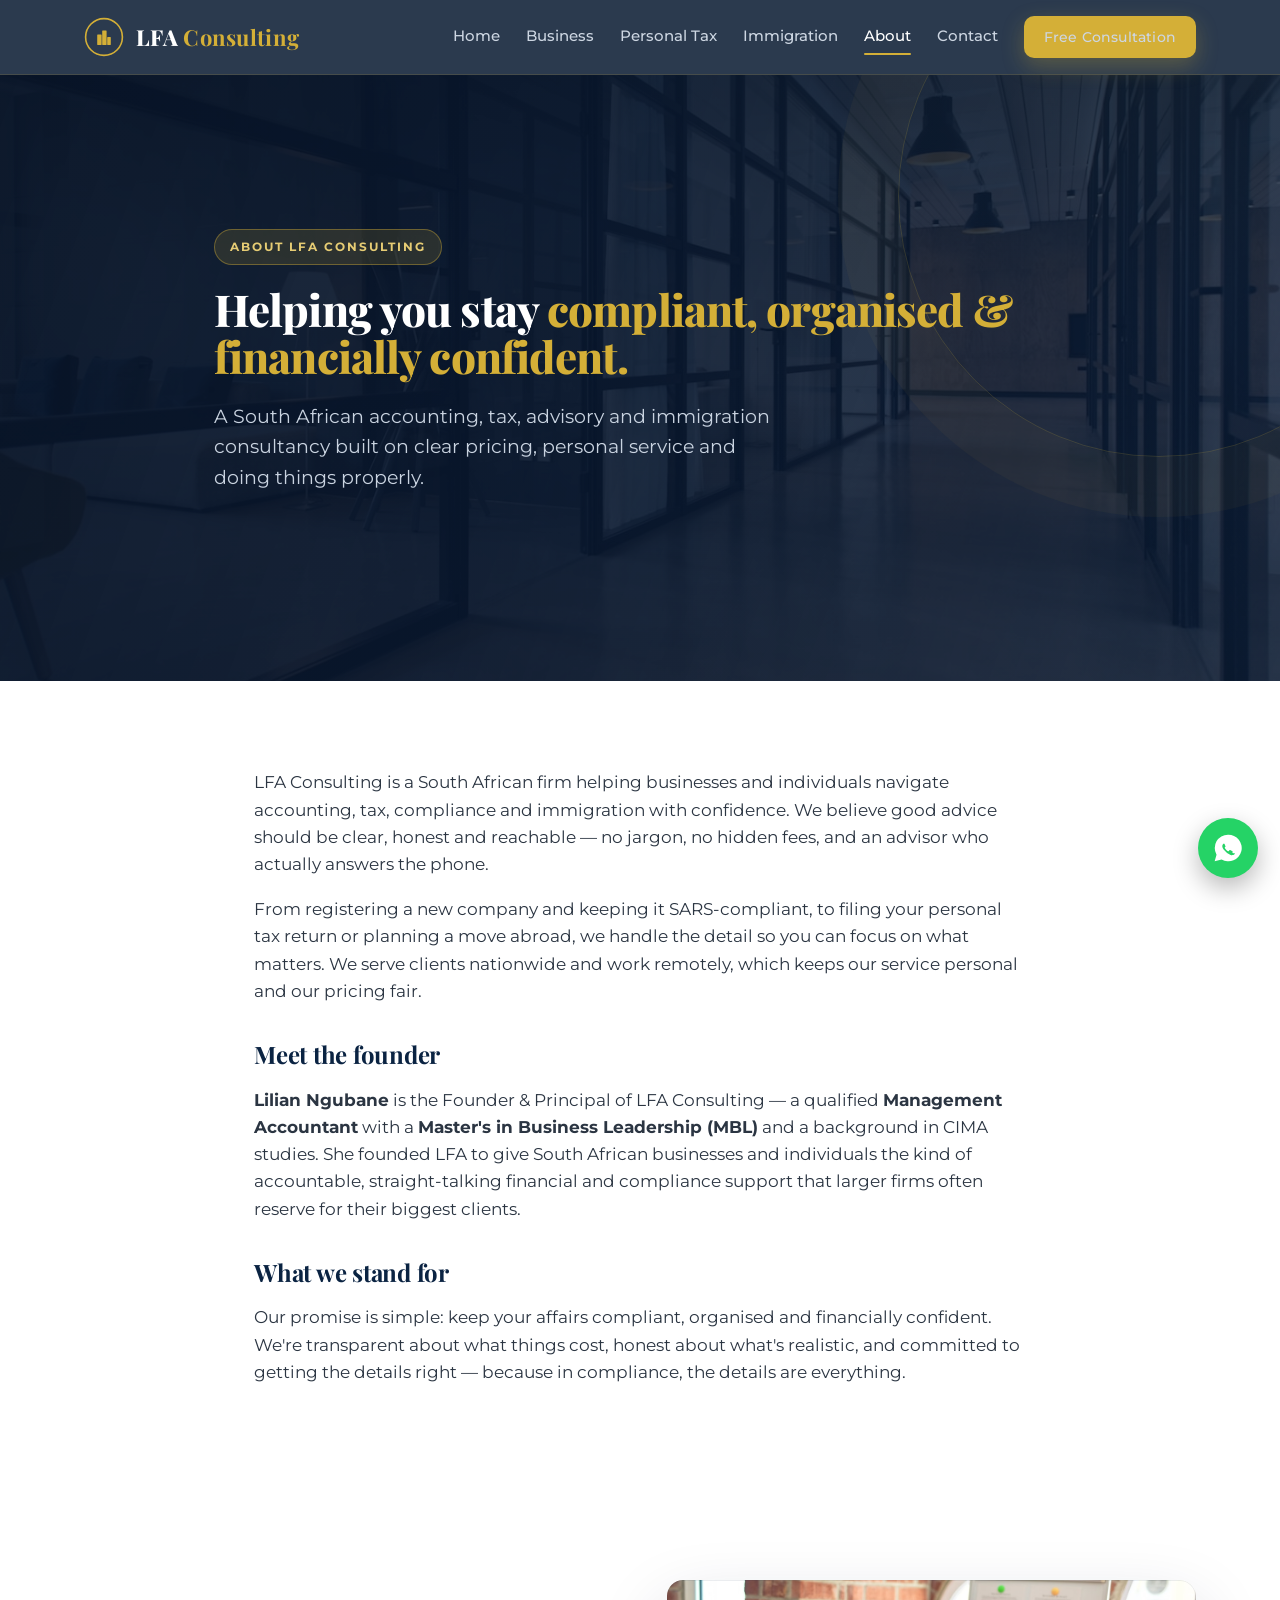
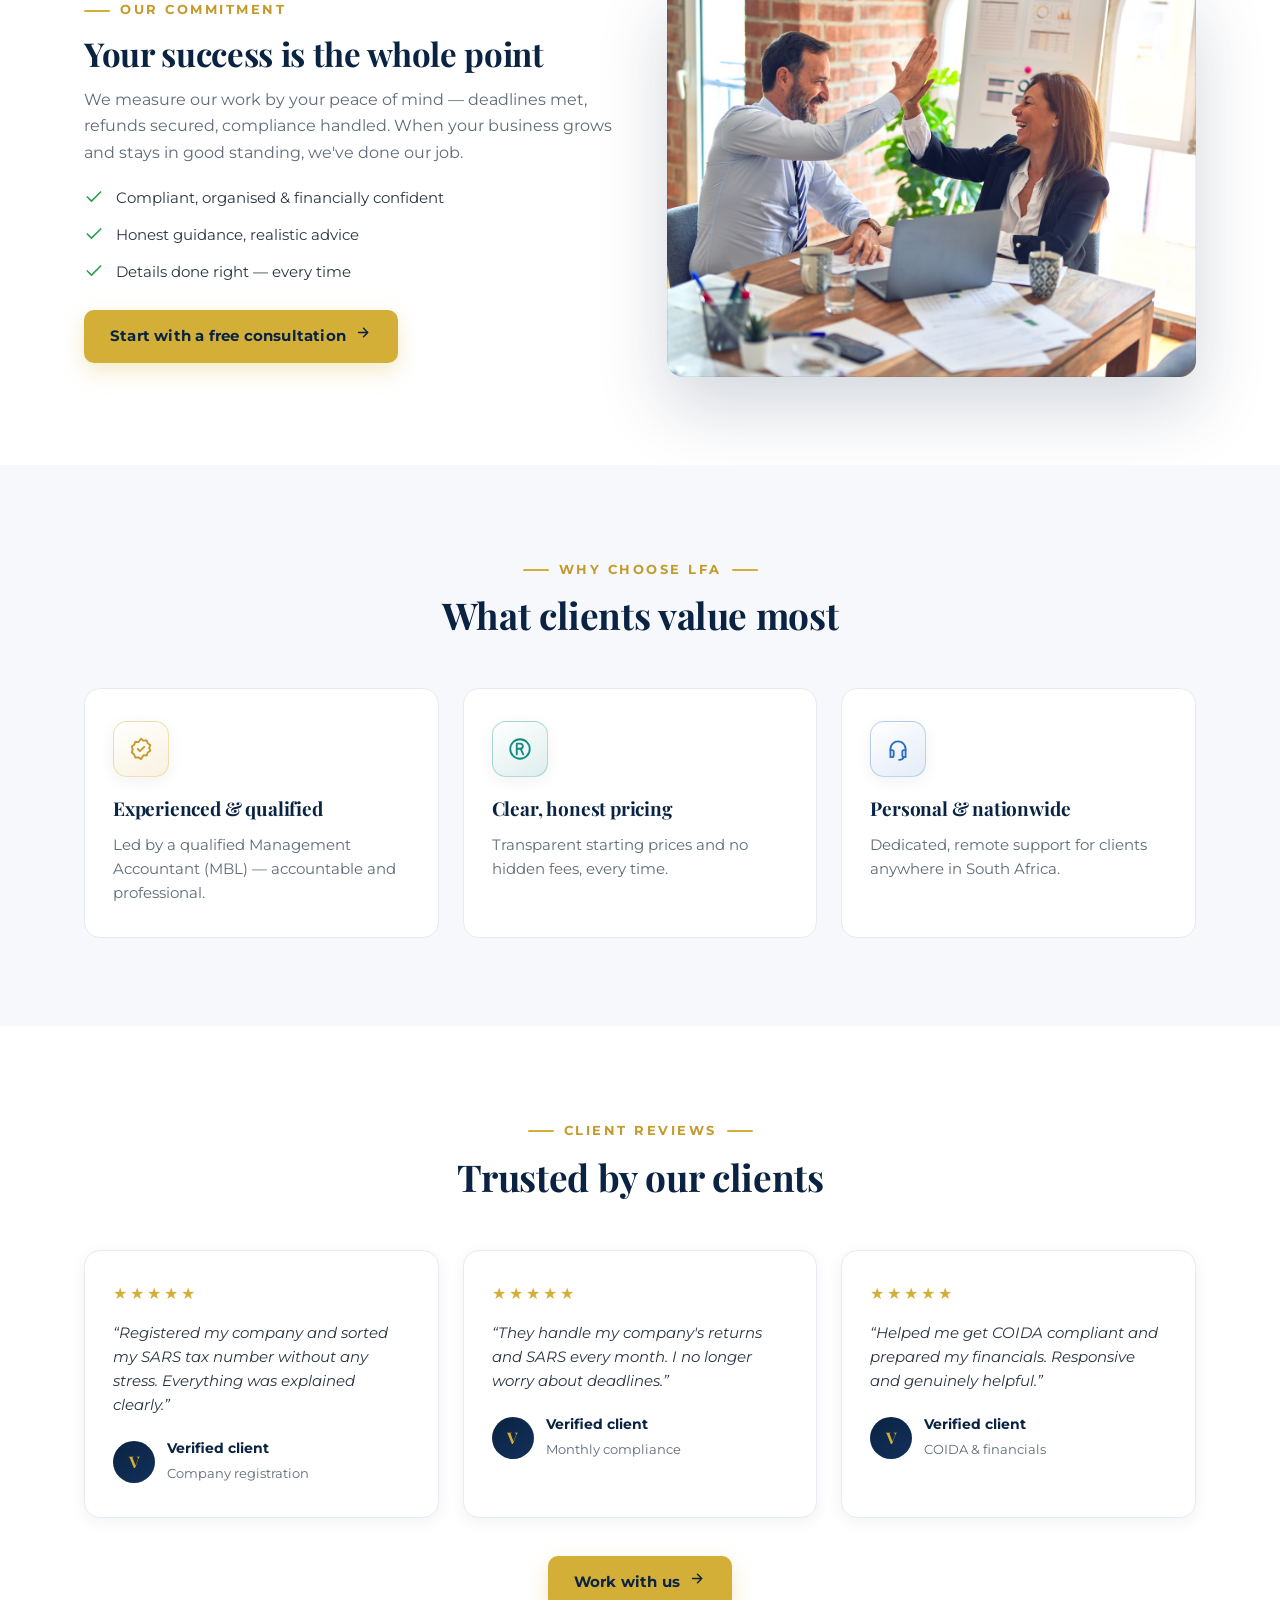
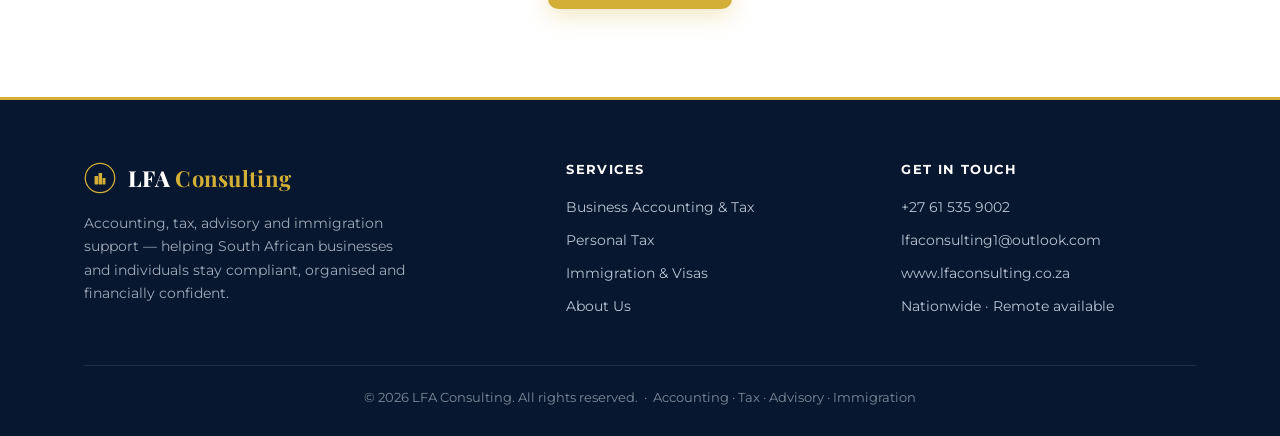
==== commit 652e654a: "Add photography, coloured icons, 10+ companies, feature/split sections Co-Authored-By: Claude Opus 4" ====
--- a/about.html
+++ b/about.html
@@ -36,6 +36,25 @@
   </div>
 </section>
 
+<section>
+  <div class="wrap">
+    <div class="split">
+      <div class="reveal">
+        <span class="kicker">Our commitment</span>
+        <h2>Your success is the whole point</h2>
+        <p>We measure our work by your peace of mind — deadlines met, refunds secured, compliance handled. When your business grows and stays in good standing, we've done our job.</p>
+        <ul class="checklist">
+          <li><span class="ic" data-icon="check"></span> Compliant, organised &amp; financially confident</li>
+          <li><span class="ic" data-icon="check"></span> Honest guidance, realistic advice</li>
+          <li><span class="ic" data-icon="check"></span> Details done right — every time</li>
+        </ul>
+        <a href="contact.html" class="btn">Start with a free consultation <i data-icon="arrow"></i></a>
+      </div>
+      <div class="simg reveal d1"><img src="images/meeting.jpg" alt="LFA Consulting celebrating a client's success"></div>
+    </div>
+  </div>
+</section>
+
 <section class="alt">
   <div class="wrap">
     <div class="sec-head reveal"><span class="kicker">Why choose LFA</span><h2>What clients value most</h2></div>
--- a/styles.css
+++ b/styles.css
@@ -43,6 +43,15 @@
 .icon-tile{width:56px;height:56px;border-radius:14px;background:linear-gradient(150deg,#fff,var(--cream));border:1px solid var(--line);
   display:flex;align-items:center;justify-content:center;box-shadow:var(--shadow-sm);}
 .icon-tile .ic svg{width:26px;height:26px;}
+/* varied icon colours across cards/features */
+.cards .card:nth-child(4n+1) .ic,.why-grid .why-c:nth-child(4n+1) .ic{color:#c39a2b;}
+.cards .card:nth-child(4n+2) .ic,.why-grid .why-c:nth-child(4n+2) .ic{color:#128a7d;}
+.cards .card:nth-child(4n+3) .ic,.why-grid .why-c:nth-child(4n+3) .ic{color:#2b6ec7;}
+.cards .card:nth-child(4n+4) .ic,.why-grid .why-c:nth-child(4n+4) .ic{color:#2f9e5a;}
+.cards .card:nth-child(4n+1) .icon-tile,.why-grid .why-c:nth-child(4n+1) .icon-tile{background:linear-gradient(150deg,#fff,rgba(212,175,55,.16));border-color:rgba(212,175,55,.35);}
+.cards .card:nth-child(4n+2) .icon-tile,.why-grid .why-c:nth-child(4n+2) .icon-tile{background:linear-gradient(150deg,#fff,rgba(18,138,125,.14));border-color:rgba(18,138,125,.3);}
+.cards .card:nth-child(4n+3) .icon-tile,.why-grid .why-c:nth-child(4n+3) .icon-tile{background:linear-gradient(150deg,#fff,rgba(43,110,199,.13));border-color:rgba(43,110,199,.28);}
+.cards .card:nth-child(4n+4) .icon-tile,.why-grid .why-c:nth-child(4n+4) .icon-tile{background:linear-gradient(150deg,#fff,rgba(47,158,90,.14));border-color:rgba(47,158,90,.3);}
 
 /* ================= NAV ================= */
 header.nav{position:sticky;top:0;z-index:60;background:rgba(9,26,50,.86);backdrop-filter:blur(12px);
@@ -61,10 +70,10 @@
 .burger{display:none;background:none;border:none;color:#fff;font-size:26px;cursor:pointer;}
 
 /* ================= HERO ================= */
-.hero{background:var(--navy);color:#fff;position:relative;overflow:hidden;}
+.hero{color:#fff;position:relative;overflow:hidden;background:#0A2342 url('images/office.jpg') center/cover no-repeat;}
 .hero::before{content:"";position:absolute;inset:0;background:
-  radial-gradient(1100px 520px at 82% -8%, rgba(212,175,55,.22), transparent 60%),
-  radial-gradient(760px 520px at -6% 108%, rgba(30,74,140,.5), transparent 60%);}
+  linear-gradient(110deg, rgba(7,19,38,.97) 0%, rgba(8,23,46,.9) 44%, rgba(10,30,58,.76) 100%),
+  radial-gradient(1000px 500px at 86% -10%, rgba(212,175,55,.20), transparent 60%);}
 .hero::after{content:"";position:absolute;right:-140px;top:-140px;width:520px;height:520px;border-radius:50%;
   border:1px solid rgba(212,175,55,.18);box-shadow:0 0 0 60px rgba(212,175,55,.04);}
 .hero .wrap{position:relative;z-index:2;padding:88px 24px 96px;display:grid;grid-template-columns:1.15fr .85fr;gap:56px;align-items:center;}
@@ -146,6 +155,21 @@
 .why-c h3{font-size:19px;margin:16px 0 8px;}
 .why-c p{color:var(--muted);font-size:14.7px;}
 
+/* SPLIT (image + text) */
+.split{display:grid;grid-template-columns:1fr 1fr;gap:54px;align-items:center;}
+.split .simg{position:relative;border-radius:var(--radius);overflow:hidden;box-shadow:var(--shadow-lg);aspect-ratio:4/3;}
+.split .simg img{width:100%;height:100%;object-fit:cover;display:block;}
+.split .simg::after{content:"";position:absolute;inset:0;box-shadow:inset 0 0 0 1px rgba(10,35,66,.08);border-radius:var(--radius);}
+.split .badge-float{position:absolute;left:18px;bottom:18px;background:rgba(10,35,66,.92);color:#fff;border-radius:12px;padding:14px 18px;display:flex;align-items:center;gap:12px;box-shadow:var(--shadow);}
+.split .badge-float .n{font-family:'Playfair Display',serif;font-size:26px;color:var(--gold);line-height:1;}
+.split .badge-float span{font-size:12.5px;color:#cdd6e2;}
+.split h2{font-size:33px;margin:14px 0 14px;line-height:1.15;}
+.split p{color:var(--muted);font-size:16px;margin-bottom:20px;}
+.checklist{list-style:none;margin:0 0 26px;}
+.checklist li{display:flex;align-items:flex-start;gap:12px;margin-bottom:12px;font-size:15px;color:var(--ink);}
+.checklist li .ic{color:#2f9e5a;flex:0 0 auto;margin-top:1px;}
+.checklist li .ic svg{width:20px;height:20px;stroke:currentColor;fill:none;stroke-width:2;}
+
 /* PROCESS */
 .steps{display:grid;grid-template-columns:repeat(4,1fr);gap:22px;counter-reset:step;}
 .step{position:relative;padding:30px 24px 26px;border-radius:var(--radius);background:#fff;border:1px solid var(--line);}
@@ -207,8 +231,12 @@
 .cinfo h2{font-size:32px;margin-bottom:14px;}
 .cinfo p{color:var(--muted);margin-bottom:24px;font-size:16px;}
 .cline{display:flex;align-items:center;gap:15px;margin-bottom:16px;font-size:15.5px;}
-.cline .k{width:46px;height:46px;border-radius:12px;background:var(--navy);color:var(--gold);display:flex;align-items:center;justify-content:center;flex:0 0 auto;}
-.cline .k svg{width:20px;height:20px;stroke:currentColor;fill:none;stroke-width:1.7;}
+.cline .k{width:46px;height:46px;border-radius:12px;background:var(--navy);color:#fff;display:flex;align-items:center;justify-content:center;flex:0 0 auto;box-shadow:var(--shadow-sm);}
+.cline .k svg{width:20px;height:20px;stroke:currentColor;fill:none;stroke-width:1.8;}
+.cline .k[data-icon="phone"]{background:linear-gradient(145deg,#16a08f,#0e8a7d);}
+.cline .k[data-icon="mail"]{background:linear-gradient(145deg,#3a80e0,#2b6ec7);}
+.cline .k[data-icon="globe"]{background:linear-gradient(145deg,#e0b93f,#c39a2b);}
+.cline .k[data-icon="pin"]{background:linear-gradient(145deg,#37b06a,#2f9e5a);}
 .cline a:hover{color:var(--gold-2);}
 .form-card{background:#fff;border:1px solid var(--line);border-radius:var(--radius);padding:36px 32px;box-shadow:var(--shadow);}
 .field{margin-bottom:17px;}
@@ -256,7 +284,8 @@
   .hero-vis{display:none;}
   .steps,.rgrid{grid-template-columns:1fr 1fr;}
   .cards,.cards.two,.why-grid,.revgrid{grid-template-columns:1fr;}
-  .destgrid,.cgrid,.fgrid{grid-template-columns:1fr;}
+  .destgrid,.cgrid,.fgrid,.split{grid-template-columns:1fr;}
+  .split .simg{aspect-ratio:16/10;}
   .navlinks{display:none;}
   .burger{display:block;}
   .navlinks.open{display:flex;position:absolute;top:74px;left:0;right:0;flex-direction:column;background:var(--navy-2);padding:20px 24px;gap:16px;border-bottom:1px solid rgba(212,175,55,.25);}
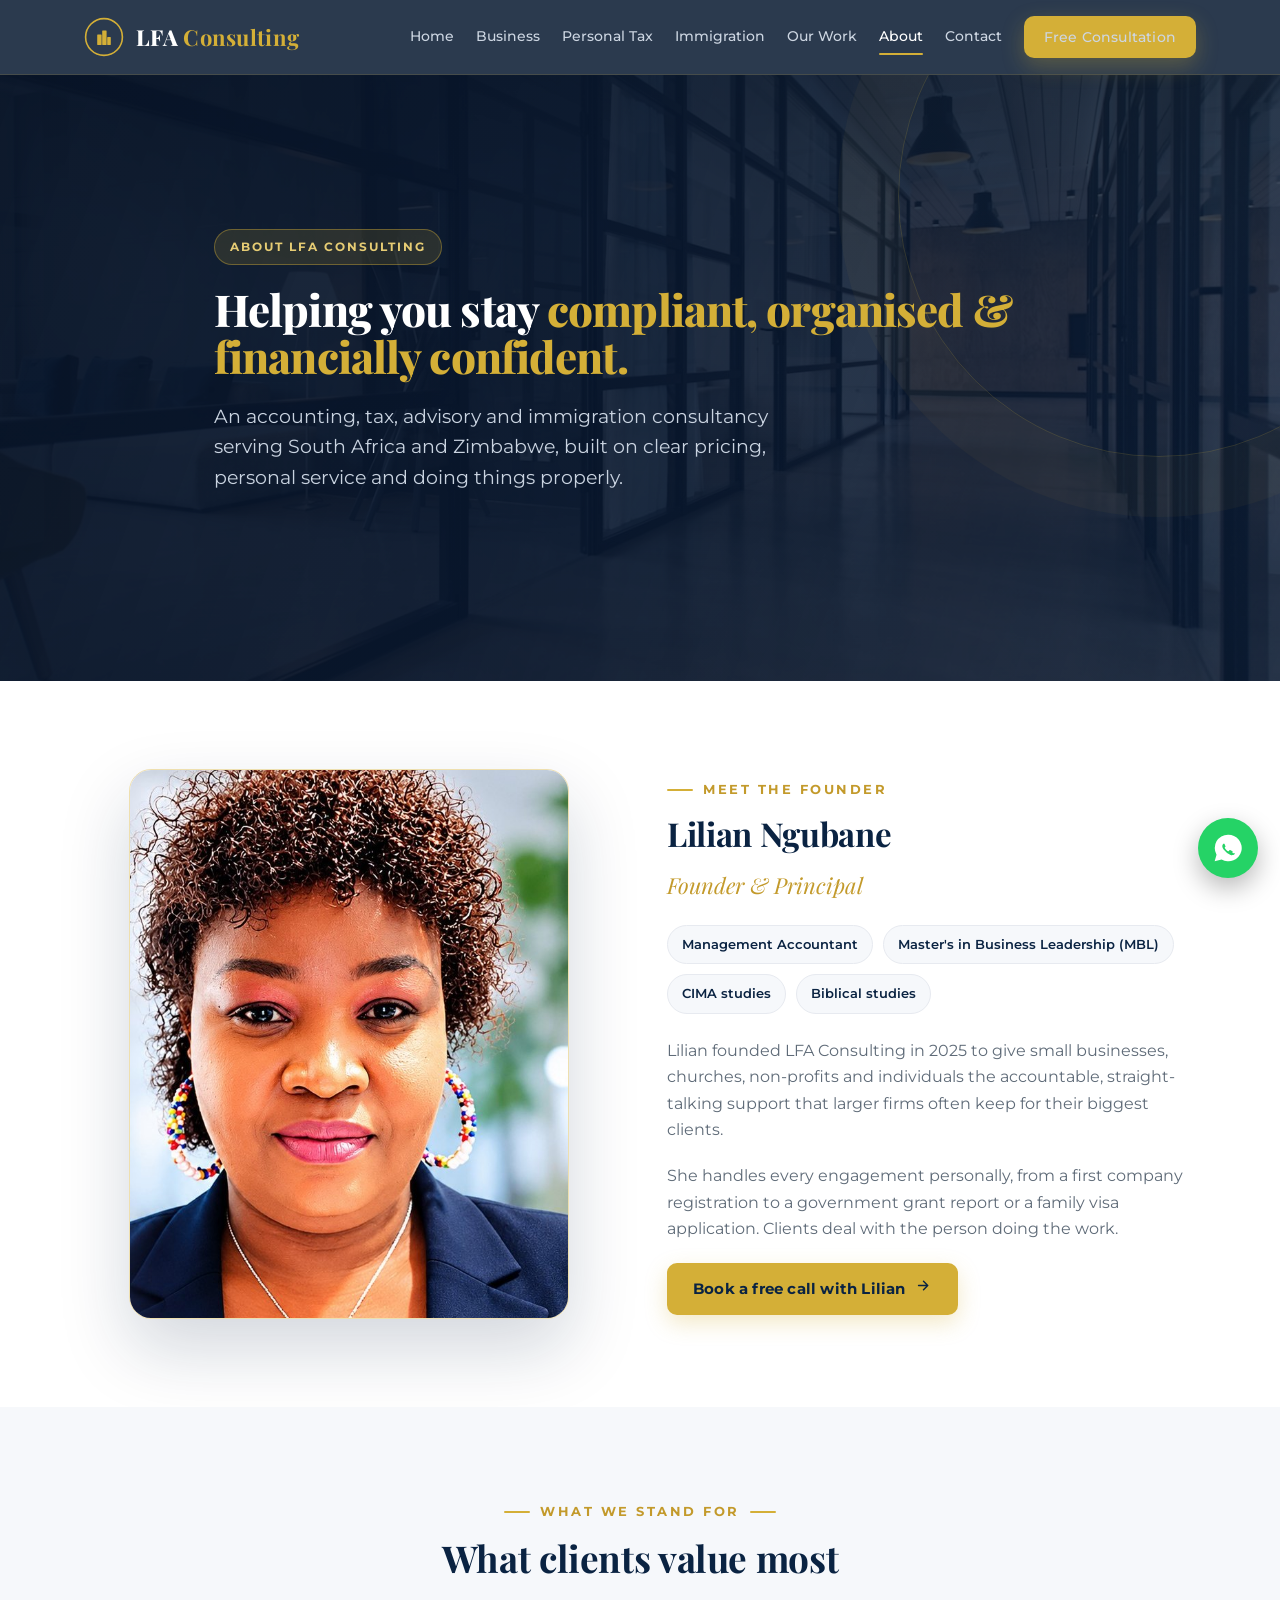
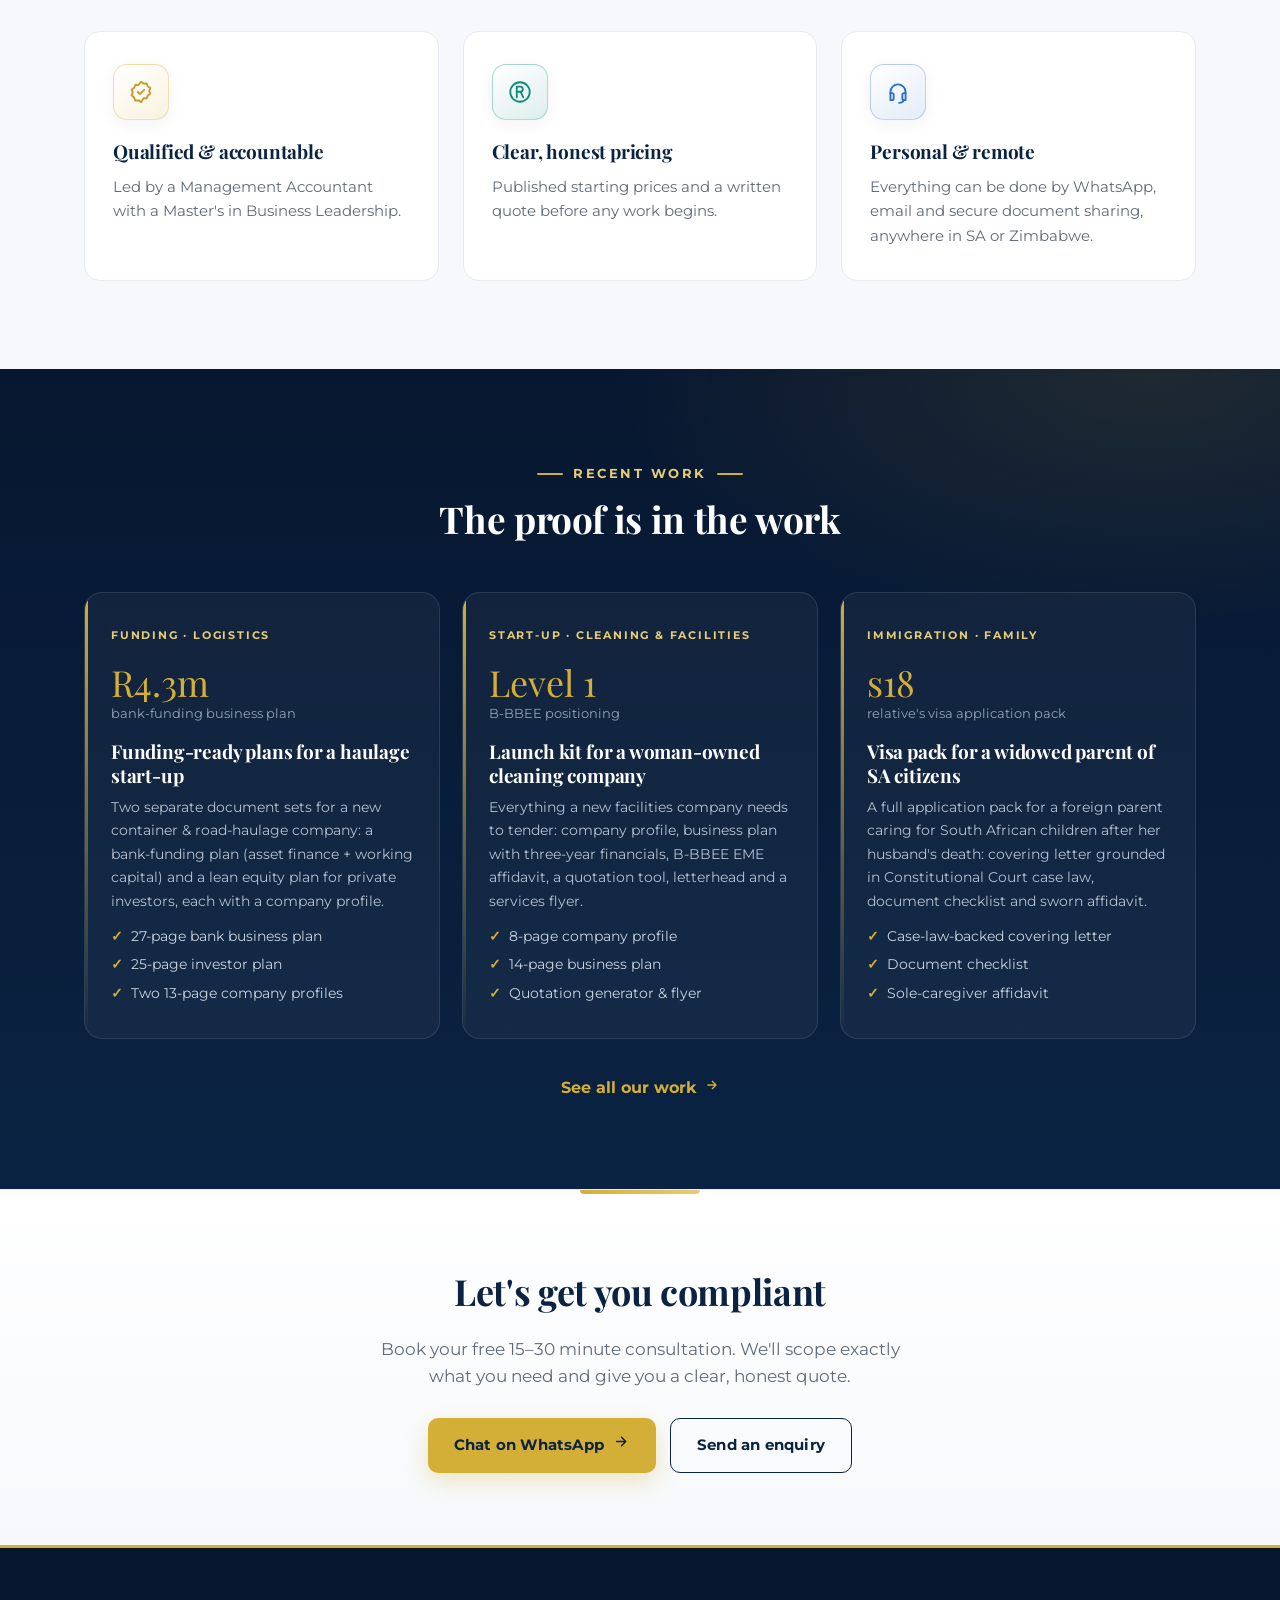
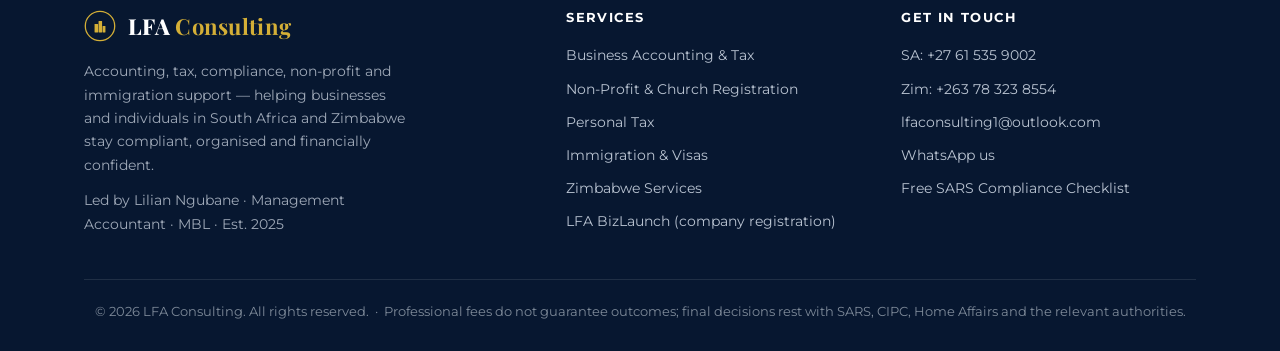
==== commit aa67b0b1: "Site refresh: Our Work page, founder photo, packages, non-profit & Zimbabwe sections, free SARS chec" ====
--- a/about.html
+++ b/about.html
@@ -3,90 +3,124 @@
 <head>
 <meta charset="UTF-8">
 <meta name="viewport" content="width=device-width, initial-scale=1.0">
-<title>About Us — LFA Consulting</title>
-<meta name="description" content="LFA Consulting is a South African accounting, tax, advisory and immigration consultancy founded by Lilian Ngubane — a qualified Management Accountant (MBL). Compliant, organised, financially confident.">
+<title>About LFA Consulting — Founder Lilian Ngubane</title>
+<meta name="description" content="LFA Consulting is founder-led by Lilian Ngubane, Management Accountant (MBL), serving businesses, non-profits and individuals in South Africa and Zimbabwe.">
+<meta property="og:title" content="About LFA Consulting — Founder Lilian Ngubane">
+<meta property="og:description" content="LFA Consulting is founder-led by Lilian Ngubane, Management Accountant (MBL), serving businesses, non-profits and individuals in South Africa and Zimbabwe.">
+<meta property="og:image" content="https://lfa-consulting.pages.dev/images/lilian.jpg">
+<meta property="og:type" content="website">
+<meta name="theme-color" content="#0A2342">
+<link rel="icon" href="data:image/svg+xml,<svg width='64' height='64' viewBox='0 0 100 100' fill='none'><circle cx='50' cy='50' r='46' stroke='%23D4AF37' stroke-width='4'/><g fill='%23D4AF37'><rect x='33' y='44' width='11' height='26' rx='1'/><rect x='45.5' y='34' width='11' height='36' rx='1'/><rect x='58' y='50' width='9' height='20' rx='1'/></g></svg>">
 <link rel="preconnect" href="https://fonts.googleapis.com">
 <link rel="preconnect" href="https://fonts.gstatic.com" crossorigin>
-<link href="https://fonts.googleapis.com/css2?family=Playfair+Display:wght@600;700;800&family=Montserrat:wght@400;500;600;700&display=swap" rel="stylesheet">
-<link rel="stylesheet" href="styles.css">
+<link href="https://fonts.googleapis.com/css2?family=Playfair+Display:ital,wght@0,600;0,700;0,800;1,600&family=Montserrat:wght@400;500;600;700&display=swap" rel="stylesheet">
+<link rel="stylesheet" href="styles.css?v=20261125">
 </head>
 <body>
-<header class="nav"><div class="wrap">
-  <a class="logo" href="index.html"><svg width="40" height="40" viewBox="0 0 100 100" fill="none"><circle cx="50" cy="50" r="46" stroke="#D4AF37" stroke-width="4"/><g fill="#D4AF37"><rect x="33" y="44" width="11" height="26" rx="1"/><rect x="45.5" y="34" width="11" height="36" rx="1"/><rect x="58" y="50" width="9" height="20" rx="1"/></g></svg><span class="nm">LFA <b>Consulting</b></span></a>
-  <nav class="navlinks" id="menu"><a href="index.html">Home</a><a href="business.html">Business</a><a href="personal-tax.html">Personal Tax</a><a href="immigration.html">Immigration</a><a href="about.html" class="active">About</a><a href="contact.html">Contact</a><a href="contact.html" class="btn">Free Consultation</a></nav>
-  <button class="burger">☰</button>
-</div></header>
+
+<header class="nav">
+  <div class="wrap">
+    <a class="logo" href="index.html"><svg width="40" height="40" viewBox="0 0 100 100" fill="none"><circle cx="50" cy="50" r="46" stroke="#D4AF37" stroke-width="4"/><g fill="#D4AF37"><rect x="33" y="44" width="11" height="26" rx="1"/><rect x="45.5" y="34" width="11" height="36" rx="1"/><rect x="58" y="50" width="9" height="20" rx="1"/></g></svg><span class="nm">LFA <b>Consulting</b></span></a>
+    <nav class="navlinks" id="menu">
+      <a href="index.html">Home</a>
+      <a href="business.html">Business</a>
+      <a href="personal-tax.html">Personal Tax</a>
+      <a href="immigration.html">Immigration</a>
+      <a href="work.html">Our Work</a>
+      <a href="about.html" class="active">About</a>
+      <a href="contact.html">Contact</a>
+      <a href="contact.html" class="btn">Free Consultation</a>
+    </nav>
+    <button class="burger" aria-label="Menu">&#9776;</button>
+  </div>
+</header>
 
 <section class="hero sm">
   <div class="wrap">
     <span class="pill">About LFA Consulting</span>
     <h1>Helping you stay <span>compliant, organised &amp; financially confident.</span></h1>
-    <p class="lead">A South African accounting, tax, advisory and immigration consultancy built on clear pricing, personal service and doing things properly.</p>
-  </div>
-</section>
-
-<section>
-  <div class="wrap prose reveal">
-    <p>LFA Consulting is a South African firm helping businesses and individuals navigate accounting, tax, compliance and immigration with confidence. We believe good advice should be clear, honest and reachable — no jargon, no hidden fees, and an advisor who actually answers the phone.</p>
-    <p>From registering a new company and keeping it SARS-compliant, to filing your personal tax return or planning a move abroad, we handle the detail so you can focus on what matters. We serve clients nationwide and work remotely, which keeps our service personal and our pricing fair.</p>
-    <h3>Meet the founder</h3>
-    <p><b>Lilian Ngubane</b> is the Founder &amp; Principal of LFA Consulting — a qualified <b>Management Accountant</b> with a <b>Master's in Business Leadership (MBL)</b> and a background in CIMA studies. She founded LFA to give South African businesses and individuals the kind of accountable, straight-talking financial and compliance support that larger firms often reserve for their biggest clients.</p>
-    <h3>What we stand for</h3>
-    <p>Our promise is simple: keep your affairs compliant, organised and financially confident. We're transparent about what things cost, honest about what's realistic, and committed to getting the details right — because in compliance, the details are everything.</p>
+    <p class="lead">An accounting, tax, advisory and immigration consultancy serving South Africa and Zimbabwe, built on clear pricing, personal service and doing things properly.</p>
   </div>
 </section>
 
 <section>
   <div class="wrap">
     <div class="split">
-      <div class="reveal">
-        <span class="kicker">Our commitment</span>
-        <h2>Your success is the whole point</h2>
-        <p>We measure our work by your peace of mind — deadlines met, refunds secured, compliance handled. When your business grows and stays in good standing, we've done our job.</p>
-        <ul class="checklist">
-          <li><span class="ic" data-icon="check"></span> Compliant, organised &amp; financially confident</li>
-          <li><span class="ic" data-icon="check"></span> Honest guidance, realistic advice</li>
-          <li><span class="ic" data-icon="check"></span> Details done right — every time</li>
-        </ul>
-        <a href="contact.html" class="btn">Start with a free consultation <i data-icon="arrow"></i></a>
+      <div class="founder-img reveal"><img src="images/lilian.jpg" alt="Lilian Ngubane, Founder and Principal of LFA Consulting"></div>
+      <div class="reveal d1">
+        <span class="kicker">Meet the founder</span>
+        <h2>Lilian Ngubane</h2>
+        <div class="sign">Founder &amp; Principal</div>
+        <div class="creds-list"><span>Management Accountant</span><span>Master's in Business Leadership (MBL)</span><span>CIMA studies</span><span>Biblical studies</span></div>
+        <p>Lilian founded LFA Consulting in 2025 to give small businesses, churches, non-profits and individuals the accountable, straight-talking support that larger firms often keep for their biggest clients.</p>
+        <p>She handles every engagement personally, from a first company registration to a government grant report or a family visa application. Clients deal with the person doing the work.</p>
+        <a href="contact.html" class="btn">Book a free call with Lilian <i data-icon="arrow"></i></a>
       </div>
-      <div class="simg reveal d1"><img src="images/meeting.jpg" alt="LFA Consulting celebrating a client's success"></div>
     </div>
   </div>
 </section>
 
 <section class="alt">
   <div class="wrap">
-    <div class="sec-head reveal"><span class="kicker">Why choose LFA</span><h2>What clients value most</h2></div>
+    <div class="sec-head reveal"><span class="kicker">What we stand for</span><h2>What clients value most</h2></div>
     <div class="why-grid">
-      <div class="why-c reveal"><div class="icon-tile"><span class="ic" data-icon="badgecheck"></span></div><h3>Experienced &amp; qualified</h3><p>Led by a qualified Management Accountant (MBL) — accountable and professional.</p></div>
-      <div class="why-c reveal d1"><div class="icon-tile"><span class="ic" data-icon="rand"></span></div><h3>Clear, honest pricing</h3><p>Transparent starting prices and no hidden fees, every time.</p></div>
-      <div class="why-c reveal d2"><div class="icon-tile"><span class="ic" data-icon="headset"></span></div><h3>Personal &amp; nationwide</h3><p>Dedicated, remote support for clients anywhere in South Africa.</p></div>
+      <div class="why-c reveal"><div class="icon-tile"><span class="ic" data-icon="badgecheck"></span></div><h3>Qualified &amp; accountable</h3><p>Led by a Management Accountant with a Master's in Business Leadership.</p></div>
+      <div class="why-c reveal d1"><div class="icon-tile"><span class="ic" data-icon="rand"></span></div><h3>Clear, honest pricing</h3><p>Published starting prices and a written quote before any work begins.</p></div>
+      <div class="why-c reveal d2"><div class="icon-tile"><span class="ic" data-icon="headset"></span></div><h3>Personal &amp; remote</h3><p>Everything can be done by WhatsApp, email and secure document sharing, anywhere in SA or Zimbabwe.</p></div>
     </div>
   </div>
 </section>
 
-<section>
+<section class="dark">
   <div class="wrap">
-    <div class="sec-head reveal"><span class="kicker">Client reviews</span><h2>Trusted by our clients</h2></div>
-    <div class="revgrid">
-      <div class="revcard reveal"><div class="stars">★★★★★</div><p>“Registered my company and sorted my SARS tax number without any stress. Everything was explained clearly.”</p><div class="who"><div class="av">V</div><div><b>Verified client</b><span>Company registration</span></div></div></div>
-      <div class="revcard reveal d1"><div class="stars">★★★★★</div><p>“They handle my company's returns and SARS every month. I no longer worry about deadlines.”</p><div class="who"><div class="av">V</div><div><b>Verified client</b><span>Monthly compliance</span></div></div></div>
-      <div class="revcard reveal d2"><div class="stars">★★★★★</div><p>“Helped me get COIDA compliant and prepared my financials. Responsive and genuinely helpful.”</p><div class="who"><div class="av">V</div><div><b>Verified client</b><span>COIDA &amp; financials</span></div></div></div>
-    </div>
-    <div class="center" style="margin-top:38px"><a href="contact.html" class="btn">Work with us <i data-icon="arrow"></i></a></div>
+    <div class="sec-head reveal"><span class="kicker">Recent work</span><h2>The proof is in the work</h2></div>
+    <div class="cases"><div class="case reveal d0"><span class="tag">Funding · Logistics</span><div class="metric">R4.3m</div><div class="mlbl">bank-funding business plan</div><h3>Funding-ready plans for a haulage start-up</h3><p>Two separate document sets for a new container &amp; road-haulage company: a bank-funding plan (asset finance + working capital) and a lean equity plan for private investors, each with a company profile.</p><ul><li>27-page bank business plan</li><li>25-page investor plan</li><li>Two 13-page company profiles</li></ul></div><div class="case reveal d1"><span class="tag">Start-up · Cleaning &amp; facilities</span><div class="metric">Level 1</div><div class="mlbl">B-BBEE positioning</div><h3>Launch kit for a woman-owned cleaning company</h3><p>Everything a new facilities company needs to tender: company profile, business plan with three-year financials, B-BBEE EME affidavit, a quotation tool, letterhead and a services flyer.</p><ul><li>8-page company profile</li><li>14-page business plan</li><li>Quotation generator &amp; flyer</li></ul></div><div class="case reveal d2"><span class="tag">Immigration · Family</span><div class="metric">s18</div><div class="mlbl">relative's visa application pack</div><h3>Visa pack for a widowed parent of SA citizens</h3><p>A full application pack for a foreign parent caring for South African children after her husband's death: covering letter grounded in Constitutional Court case law, document checklist and sworn affidavit.</p><ul><li>Case-law-backed covering letter</li><li>Document checklist</li><li>Sole-caregiver affidavit</li></ul></div></div>
+    <div class="center"><a class="morelink" href="work.html">See all our work <i data-icon="arrow"></i></a></div>
   </div>
 </section>
 
-<footer><div class="wrap">
-  <div class="fgrid">
-    <div class="fabout"><a class="logo" href="index.html"><svg width="32" height="32" viewBox="0 0 100 100" fill="none"><circle cx="50" cy="50" r="46" stroke="#D4AF37" stroke-width="4"/><g fill="#D4AF37"><rect x="33" y="44" width="11" height="26" rx="1"/><rect x="45.5" y="34" width="11" height="36" rx="1"/><rect x="58" y="50" width="9" height="20" rx="1"/></g></svg><span class="nm">LFA <b>Consulting</b></span></a><p>Accounting, tax, advisory and immigration support — helping South African businesses and individuals stay compliant, organised and financially confident.</p></div>
-    <div><h4>Services</h4><a href="business.html">Business Accounting &amp; Tax</a><a href="personal-tax.html">Personal Tax</a><a href="immigration.html">Immigration &amp; Visas</a><a href="about.html">About Us</a></div>
-    <div><h4>Get in touch</h4><a href="tel:+27615359002">+27 61 535 9002</a><a href="mailto:lfaconsulting1@outlook.com">lfaconsulting1@outlook.com</a><a href="https://www.lfaconsulting.co.za">www.lfaconsulting.co.za</a><a href="contact.html">Nationwide · Remote available</a></div>
+<section class="ctaband">
+  <div class="wrap reveal">
+    <h2>Let's get you compliant</h2>
+    <p>Book your free 15–30 minute consultation. We'll scope exactly what you need and give you a clear, honest quote.</p>
+    <div class="cta-row">
+      <a href="https://wa.me/27615359002?text=Hi%20LFA%20Consulting%2C%20I%27d%20like%20a%20free%20consultation." class="btn">Chat on WhatsApp <i data-icon="arrow"></i></a>
+      <a href="contact.html" class="btn btn-ghost">Send an enquiry</a>
+    </div>
   </div>
-  <div class="fbottom">© <span id="yr"></span> LFA Consulting. All rights reserved. &nbsp;·&nbsp; Accounting · Tax · Advisory · Immigration</div>
-</div></footer>
-<a class="wa" href="https://wa.me/27615359002?text=Hi%20LFA%20Consulting%2C%20I%27d%20like%20a%20free%20consultation." title="Chat on WhatsApp" data-icon="whatsapp"></a>
-<script src="main.js"></script>
+</section>
+
+<footer>
+  <div class="wrap">
+    <div class="fgrid">
+      <div class="fabout">
+        <a class="logo" href="index.html"><svg width="32" height="32" viewBox="0 0 100 100" fill="none"><circle cx="50" cy="50" r="46" stroke="#D4AF37" stroke-width="4"/><g fill="#D4AF37"><rect x="33" y="44" width="11" height="26" rx="1"/><rect x="45.5" y="34" width="11" height="36" rx="1"/><rect x="58" y="50" width="9" height="20" rx="1"/></g></svg><span class="nm">LFA <b>Consulting</b></span></a>
+        <p>Accounting, tax, compliance, non-profit and immigration support — helping businesses and individuals in South Africa and Zimbabwe stay compliant, organised and financially confident.</p>
+        <p style="margin-top:12px">Led by Lilian Ngubane · Management Accountant · MBL · Est. 2025</p>
+      </div>
+      <div>
+        <h4>Services</h4>
+        <a href="business.html">Business Accounting &amp; Tax</a>
+        <a href="business.html#nonprofit">Non-Profit &amp; Church Registration</a>
+        <a href="personal-tax.html">Personal Tax</a>
+        <a href="immigration.html">Immigration &amp; Visas</a>
+        <a href="business.html#zimbabwe">Zimbabwe Services</a>
+        <a href="https://lfa-bizlaunch.pages.dev" target="_blank" rel="noopener">LFA BizLaunch (company registration)</a>
+      </div>
+      <div>
+        <h4>Get in touch</h4>
+        <a href="tel:+27615359002">SA: +27 61 535 9002</a>
+        <a href="tel:+263783238554">Zim: +263 78 323 8554</a>
+        <a href="mailto:lfaconsulting1@outlook.com">lfaconsulting1@outlook.com</a>
+        <a href="https://wa.me/27615359002?text=Hi%20LFA%20Consulting%2C%20I%27d%20like%20a%20free%20consultation.">WhatsApp us</a>
+        <a href="downloads/LFA-SARS-Compliance-Checklist.pdf" download>Free SARS Compliance Checklist</a>
+      </div>
+    </div>
+    <div class="fbottom">© <span id="yr"></span> LFA Consulting. All rights reserved. &nbsp;·&nbsp; Professional fees do not guarantee outcomes; final decisions rest with SARS, CIPC, Home Affairs and the relevant authorities.</div>
+  </div>
+</footer>
+
+<a class="wa" href="https://wa.me/27615359002?text=Hi%20LFA%20Consulting%2C%20I%27d%20like%20a%20free%20consultation." title="Chat on WhatsApp" aria-label="Chat on WhatsApp" data-icon="whatsapp"></a>
+<script src="main.js?v=20261125"></script>
 </body>
 </html>
--- a/styles.css
+++ b/styles.css
@@ -292,3 +292,129 @@
   .hero h1{font-size:38px;} .hero.sm h1{font-size:34px;} .sec-head h2{font-size:29px;} .ctaband h2{font-size:29px;}
 }
 @media(max-width:520px){ .steps,.rgrid{grid-template-columns:1fr;} .hero h1{font-size:33px;} .trust{gap:22px;} .trust .t{padding-right:22px;} }
+
+/* ================= 2026-11 REFRESH ================= */
+.navlinks{gap:22px;}
+.navlinks a{font-size:14px;}
+/* hero portrait */
+.hero .wrap{grid-template-columns:1.1fr .9fr;}
+.portrait{position:relative;justify-self:center;width:min(400px,100%);}
+.portrait .frame{position:relative;border-radius:220px 220px 22px 22px;overflow:hidden;aspect-ratio:4/5;
+  border:2px solid rgba(212,175,55,.55);box-shadow:0 40px 90px rgba(0,0,0,.45),0 0 0 10px rgba(212,175,55,.07);}
+.portrait .frame img{width:100%;height:100%;object-fit:cover;object-position:50% 18%;display:block;}
+.portrait .frame::after{content:"";position:absolute;inset:0;background:linear-gradient(180deg,transparent 55%,rgba(7,19,38,.8));}
+.portrait .ring{position:absolute;inset:-26px;border-radius:250px 250px 40px 40px;border:1px dashed rgba(212,175,55,.3);pointer-events:none;}
+.portrait .cap{position:absolute;left:0;right:0;bottom:20px;text-align:center;z-index:2;}
+.portrait .cap b{display:block;font-family:'Playfair Display',serif;font-size:22px;color:#fff;}
+.portrait .cap span{font-size:11.5px;letter-spacing:1.6px;text-transform:uppercase;color:var(--gold-soft);}
+.chip{position:absolute;z-index:3;background:#fff;color:var(--navy);border-radius:14px;padding:12px 16px;box-shadow:var(--shadow-lg);display:flex;align-items:center;gap:11px;font-size:12.5px;line-height:1.3;}
+.chip b{display:block;font-family:'Playfair Display',serif;font-size:19px;color:var(--gold-2);}
+.chip .ic svg{width:22px;height:22px;}
+.chip.k1{left:-50px;top:14%;} .chip.k2{right:-44px;top:50%;}
+.trust .t b em{font-style:normal;color:var(--gold);}
+
+/* marquee */
+.creds .wrap{overflow:hidden;justify-content:flex-start;flex-wrap:nowrap;padding:18px 0;max-width:none;}
+.creds .track{display:flex;gap:46px;white-space:nowrap;animation:marq 38s linear infinite;padding-left:46px;}
+.creds .track span{color:#dfe6f0;font-weight:700;font-size:14px;letter-spacing:1.2px;text-transform:uppercase;display:inline-flex;align-items:center;gap:46px;}
+.creds .track span::after{content:"\25C6";color:var(--gold);font-size:10px;opacity:.8;}
+@keyframes marq{to{transform:translateX(-50%);}}
+
+/* four-up cards */
+.cards.four{grid-template-columns:repeat(4,1fr);}
+.cards.four .card{padding:28px 24px;}
+.cards.four .card h3{font-size:19px;}
+
+/* dark showcase */
+section.dark{background:radial-gradient(900px 420px at 90% 0%,rgba(212,175,55,.12),transparent 60%),linear-gradient(180deg,#071730,#0A2342);color:#c9d3e0;}
+section.dark .sec-head h2,section.dark h3{color:#fff;}
+section.dark .sec-head p{color:#9fb0c6;}
+section.dark .kicker{color:var(--gold-soft);}
+.cases{display:grid;grid-template-columns:repeat(3,1fr);gap:22px;}
+.case{background:rgba(255,255,255,.045);border:1px solid rgba(255,255,255,.1);border-radius:18px;padding:28px 26px;position:relative;overflow:hidden;transition:.28s;}
+.case:hover{transform:translateY(-6px);border-color:rgba(212,175,55,.45);background:rgba(255,255,255,.07);}
+.case::before{content:"";position:absolute;left:0;top:0;bottom:0;width:3px;background:linear-gradient(var(--gold),transparent);}
+.case .tag{font-size:11px;letter-spacing:1.8px;text-transform:uppercase;color:var(--gold-soft);font-weight:700;}
+.case .metric{font-family:'Playfair Display',serif;font-size:36px;color:var(--gold);line-height:1;margin:16px 0 4px;}
+.case .mlbl{font-size:12.5px;color:#93a3b8;}
+.case h3{font-size:19px;margin:16px 0 8px;line-height:1.25;}
+.case p{font-size:14.2px;color:#b5c1d1;}
+.case ul{list-style:none;margin-top:12px;}
+.case li{font-size:13.5px;color:#c9d3e0;padding-left:20px;position:relative;margin-bottom:6px;}
+.case li::before{content:"\2713";position:absolute;left:0;color:var(--gold);font-weight:700;}
+.morelink{display:inline-flex;align-items:center;gap:8px;color:var(--gold);font-weight:700;margin-top:36px;}
+.morelink svg{width:16px;height:16px;stroke:currentColor;fill:none;stroke-width:2;}
+section.light-cases .case{background:#fff;border-color:var(--line);box-shadow:var(--shadow-sm);}
+section.light-cases .case:hover{box-shadow:var(--shadow);border-color:rgba(212,175,55,.5);background:#fff;}
+section.light-cases .case h3{color:var(--navy);} section.light-cases .case p{color:var(--muted);}
+section.light-cases .case li{color:var(--ink);} section.light-cases .case .tag{color:var(--gold-2);}
+section.light-cases .case .mlbl{color:var(--muted);} section.light-cases .case .metric{color:var(--gold-2);}
+
+/* packages */
+.packs{display:grid;grid-template-columns:repeat(3,1fr);gap:24px;align-items:stretch;}
+.pack{background:#fff;border:1px solid var(--line);border-radius:20px;padding:34px 30px;display:flex;flex-direction:column;position:relative;transition:.25s;}
+.pack:hover{box-shadow:var(--shadow);transform:translateY(-5px);}
+.pack.hot{background:linear-gradient(170deg,#0A2342,#12305a);color:#c9d3e0;border-color:transparent;box-shadow:var(--shadow-lg);}
+.pack.hot h3{color:#fff;} .pack.hot .price{color:var(--gold);} .pack.hot li{color:#dbe3ee;} .pack.hot .who{color:#9fb0c6;}
+.pack .flag{position:absolute;top:-13px;left:30px;background:var(--gold);color:var(--navy);font-size:11px;font-weight:800;letter-spacing:1.5px;text-transform:uppercase;padding:6px 12px;border-radius:100px;}
+.pack h3{font-size:22px;}
+.pack .who{font-size:13px;color:var(--muted);margin-top:4px;}
+.pack .price{font-family:'Playfair Display',serif;font-size:40px;color:var(--navy);margin:18px 0 6px;line-height:1;}
+.pack .price small{font-family:'Montserrat',sans-serif;font-size:14px;opacity:.7;}
+.pack ul{list-style:none;margin:16px 0 26px;flex:1;}
+.pack li{font-size:14.5px;padding-left:24px;position:relative;margin-bottom:9px;color:var(--ink);}
+.pack li::before{content:"\2713";position:absolute;left:0;color:#2f9e5a;font-weight:800;}
+.pack.hot li::before{color:var(--gold);}
+.pack .btn{justify-content:center;}
+.note{font-size:13.5px;color:var(--muted);text-align:center;margin-top:24px;}
+.note a{color:var(--gold-2);font-weight:700;}
+
+/* resource band */
+.resource{display:grid;grid-template-columns:auto 1fr auto;gap:30px;align-items:center;background:linear-gradient(120deg,#fffaf0,#fff);border:1px solid rgba(212,175,55,.4);border-radius:22px;padding:32px 36px;box-shadow:var(--shadow-sm);}
+.resource .doc{width:78px;height:98px;border-radius:8px;background:var(--navy);position:relative;box-shadow:var(--shadow);display:flex;align-items:flex-start;padding-top:18px;justify-content:center;color:var(--gold);font-family:'Playfair Display',serif;font-weight:800;}
+.resource .doc::after{content:"";position:absolute;left:14px;right:14px;bottom:18px;height:2px;background:var(--gold);box-shadow:0 -8px 0 rgba(212,175,55,.5),0 -16px 0 rgba(212,175,55,.3);}
+.resource h3{font-size:24px;margin-bottom:6px;}
+.resource p{color:var(--muted);font-size:15px;}
+
+/* zimbabwe band */
+.zim{display:grid;grid-template-columns:1fr 1.2fr;gap:40px;align-items:center;}
+.zim h2{font-size:33px;margin:14px 0;line-height:1.15;}
+.zim p{color:var(--muted);margin-bottom:18px;}
+.zim .zprices{display:grid;grid-template-columns:1fr 1fr;gap:14px;}
+.zp{background:#fff;border:1px solid var(--line);border-radius:14px;padding:18px 20px;}
+.zp b{display:block;font-family:'Playfair Display',serif;font-size:24px;color:var(--gold-2);}
+.zp span{font-size:13px;color:var(--muted);}
+.zp em{display:block;font-style:normal;font-weight:700;color:var(--navy);font-size:14.5px;margin-bottom:6px;}
+
+/* founder */
+.founder-img{border-radius:22px;overflow:hidden;box-shadow:var(--shadow-lg);aspect-ratio:4/5;max-width:440px;position:relative;border:1px solid rgba(212,175,55,.4);justify-self:center;width:100%;}
+.founder-img img{width:100%;height:100%;object-fit:cover;object-position:50% 15%;display:block;}
+.creds-list{display:flex;gap:10px;flex-wrap:wrap;margin:6px 0 24px;}
+.creds-list span{background:var(--cream);border:1px solid var(--line);border-radius:100px;padding:8px 14px;font-size:13px;font-weight:600;color:var(--navy);}
+.sign{font-family:'Playfair Display',serif;font-style:italic;font-size:22px;color:var(--gold-2);margin-bottom:22px;}
+
+/* doc list */
+.doclist{display:grid;grid-template-columns:repeat(4,1fr);gap:14px;}
+.doclist div{background:#fff;border:1px solid var(--line);border-radius:12px;padding:16px 18px;font-size:14px;font-weight:600;color:var(--navy);display:flex;gap:10px;align-items:center;}
+.doclist .ic svg{width:20px;height:20px;}
+.confid{max-width:760px;margin:28px auto 0;text-align:center;font-size:13px;color:var(--muted);font-style:italic;}
+section.dark .confid{color:#8797ad;}
+
+@media(max-width:1100px){.chip.k1{left:-10px;}.chip.k2{right:-10px;}.navlinks{gap:15px;}.navlinks a{font-size:13.5px;}}
+@media(max-width:960px){
+  .hero .wrap{grid-template-columns:1fr;}
+  .portrait{width:min(320px,86%);margin-top:10px;}
+  .cards.four,.cases,.packs,.zim{grid-template-columns:1fr;}
+  .doclist{grid-template-columns:1fr 1fr;}
+  .resource{grid-template-columns:1fr;text-align:center;justify-items:center;}
+}
+@media(max-width:520px){.chip{display:none;}.zim .zprices{grid-template-columns:1fr;}.doclist{grid-template-columns:1fr;}.wrap{padding:0 16px;}}
+@media(prefers-reduced-motion:reduce){.creds .track{animation:none;}}
+.navlinks a,.logo .nm{white-space:nowrap;}
+.chip.k1{top:8%;} .chip.k2{top:auto;bottom:22%;}
+@media(max-width:1120px){
+  .navlinks{display:none;} .burger{display:block;}
+  .navlinks.open{display:flex;position:absolute;top:74px;left:0;right:0;flex-direction:column;background:var(--navy-2);padding:20px 24px;gap:16px;border-bottom:1px solid rgba(212,175,55,.25);}
+}
+.trust{gap:26px;} .trust .t{padding-right:26px;}
+@media(max-width:520px){.trust{gap:18px;}.trust .t{padding-right:18px;}.trust .t b{font-size:26px;}}
